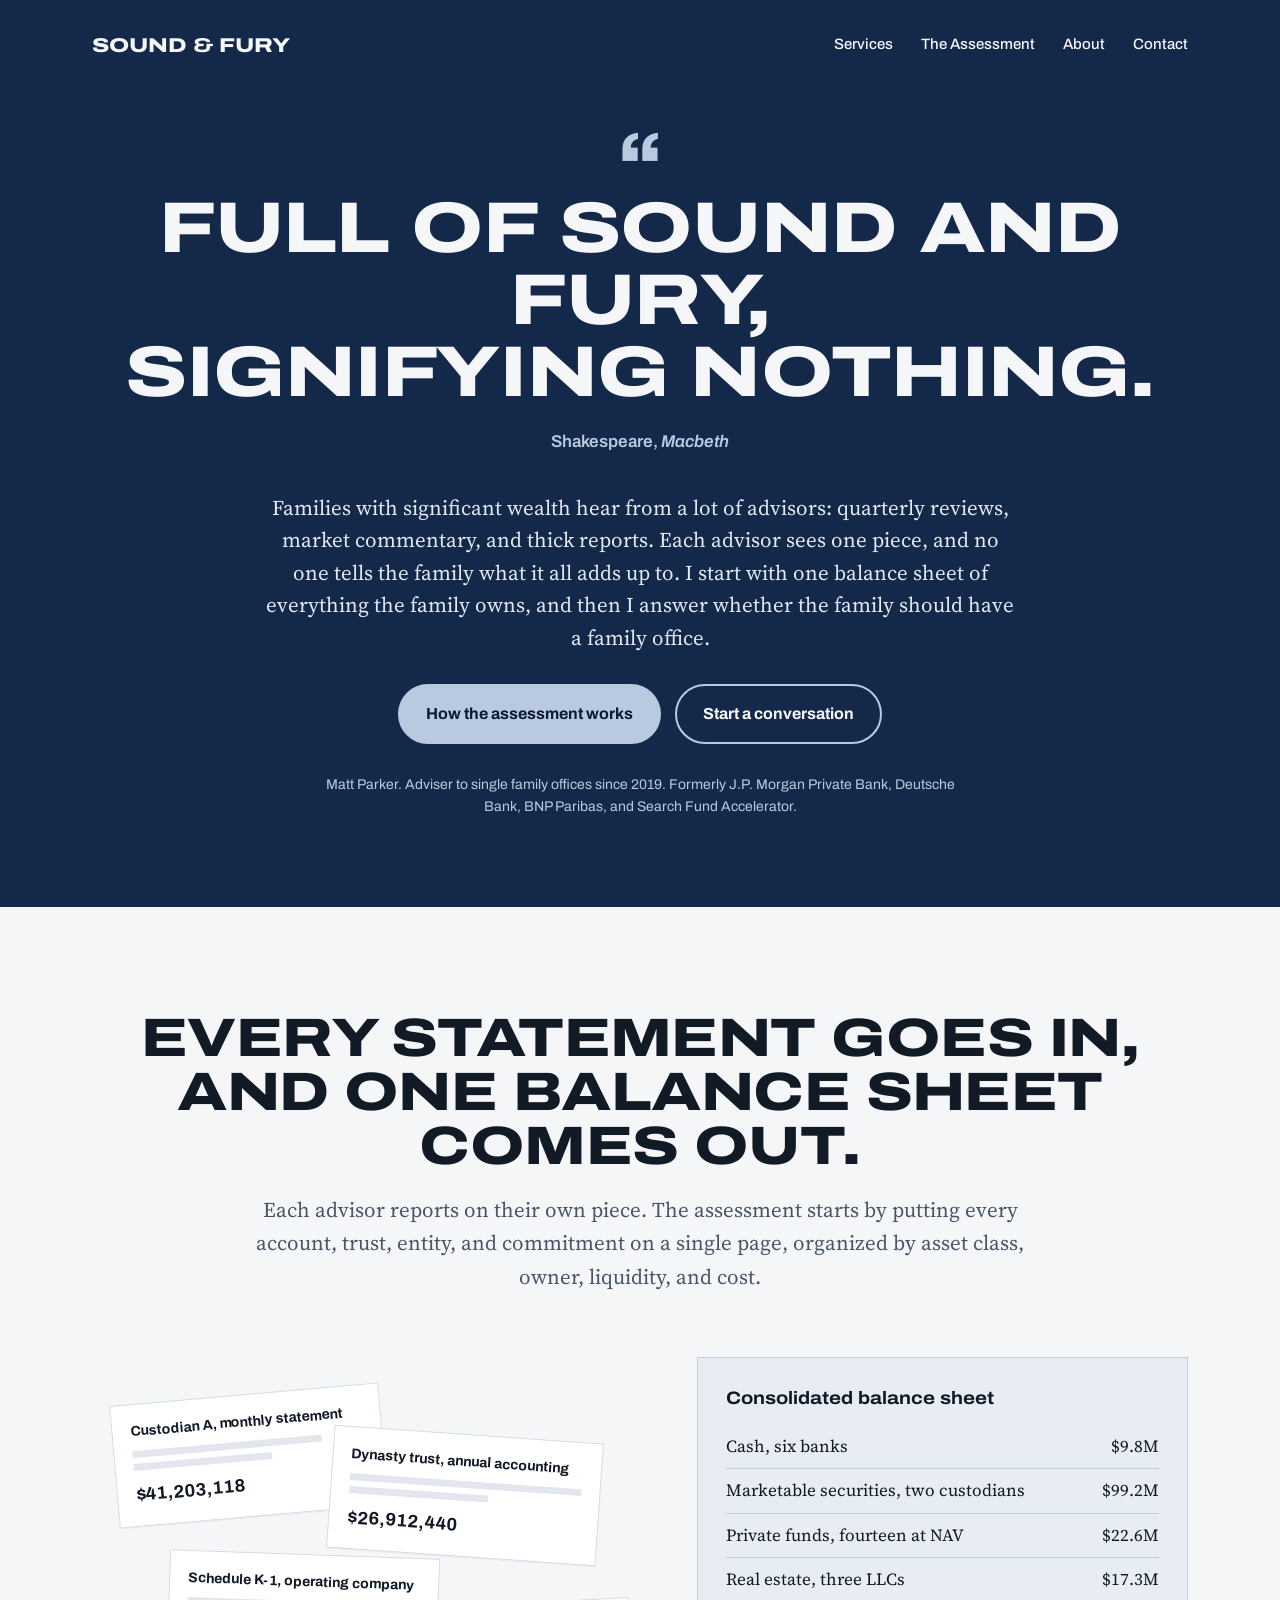
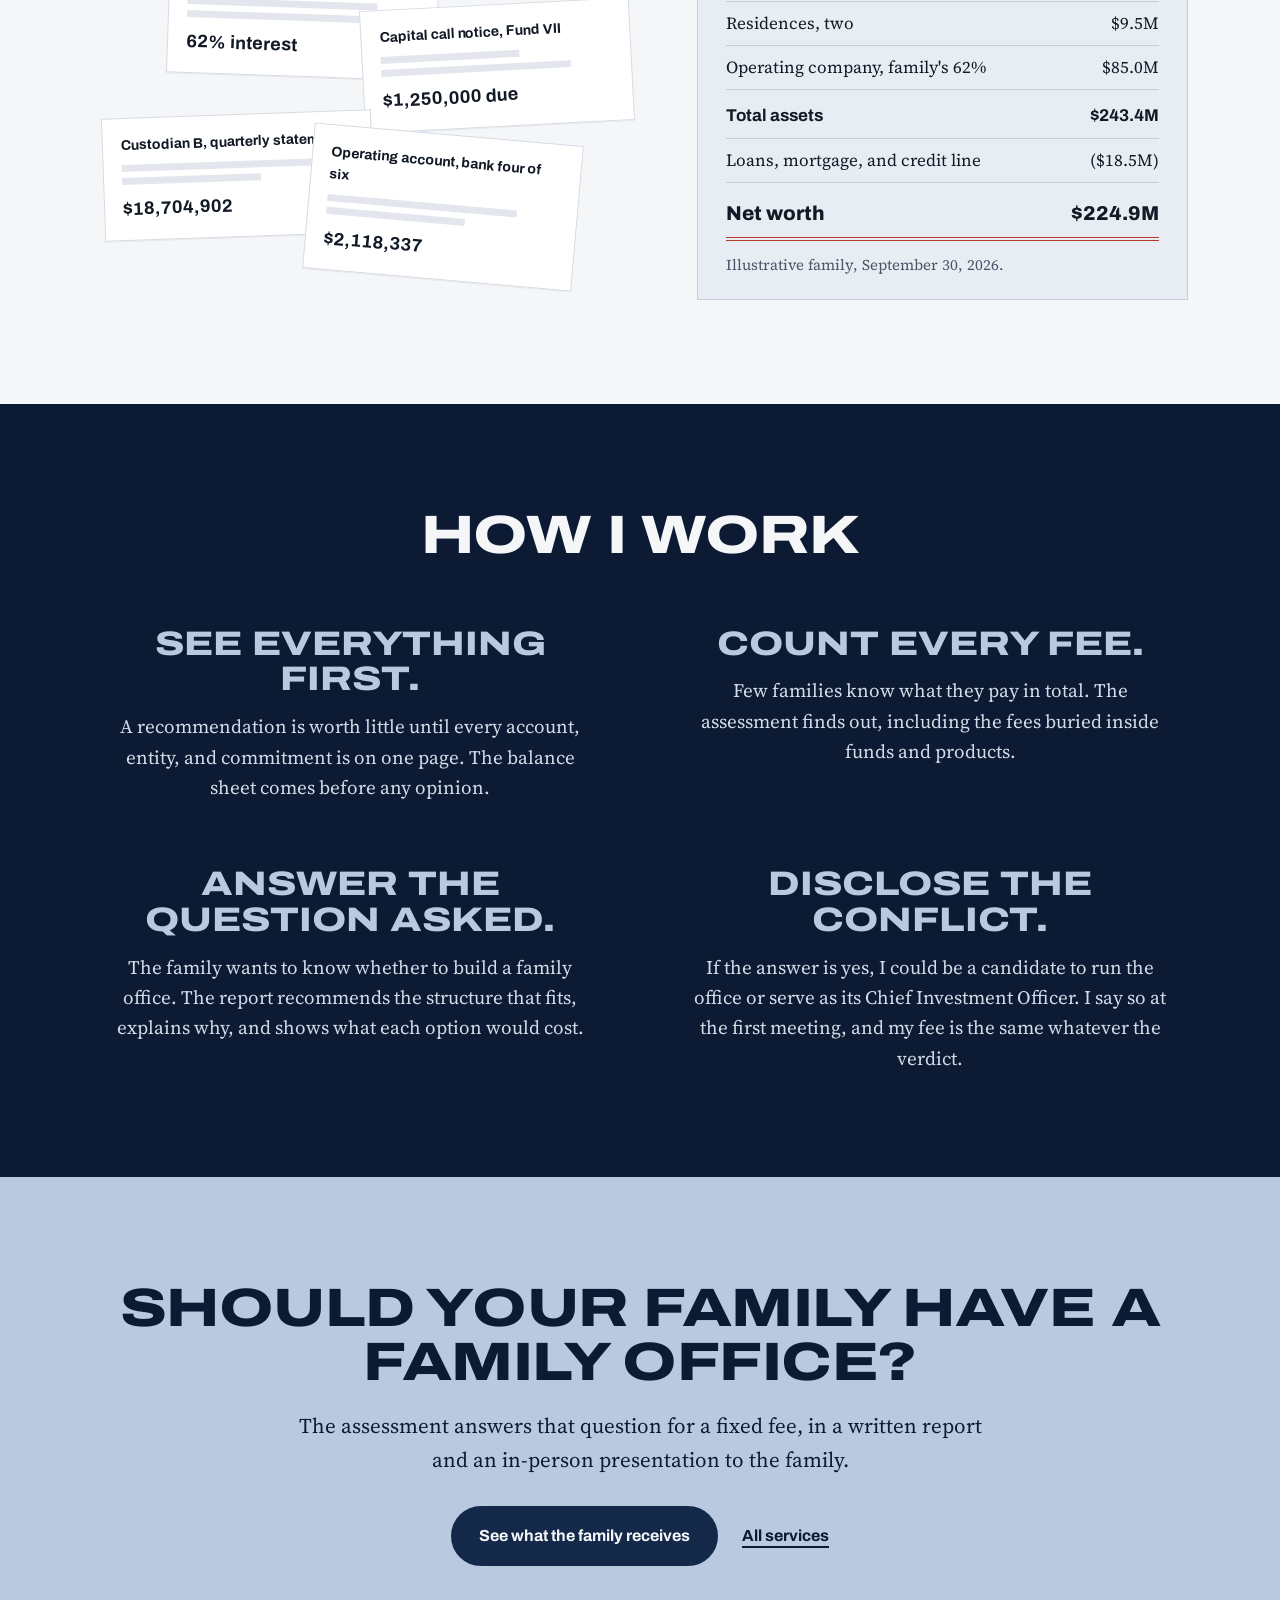
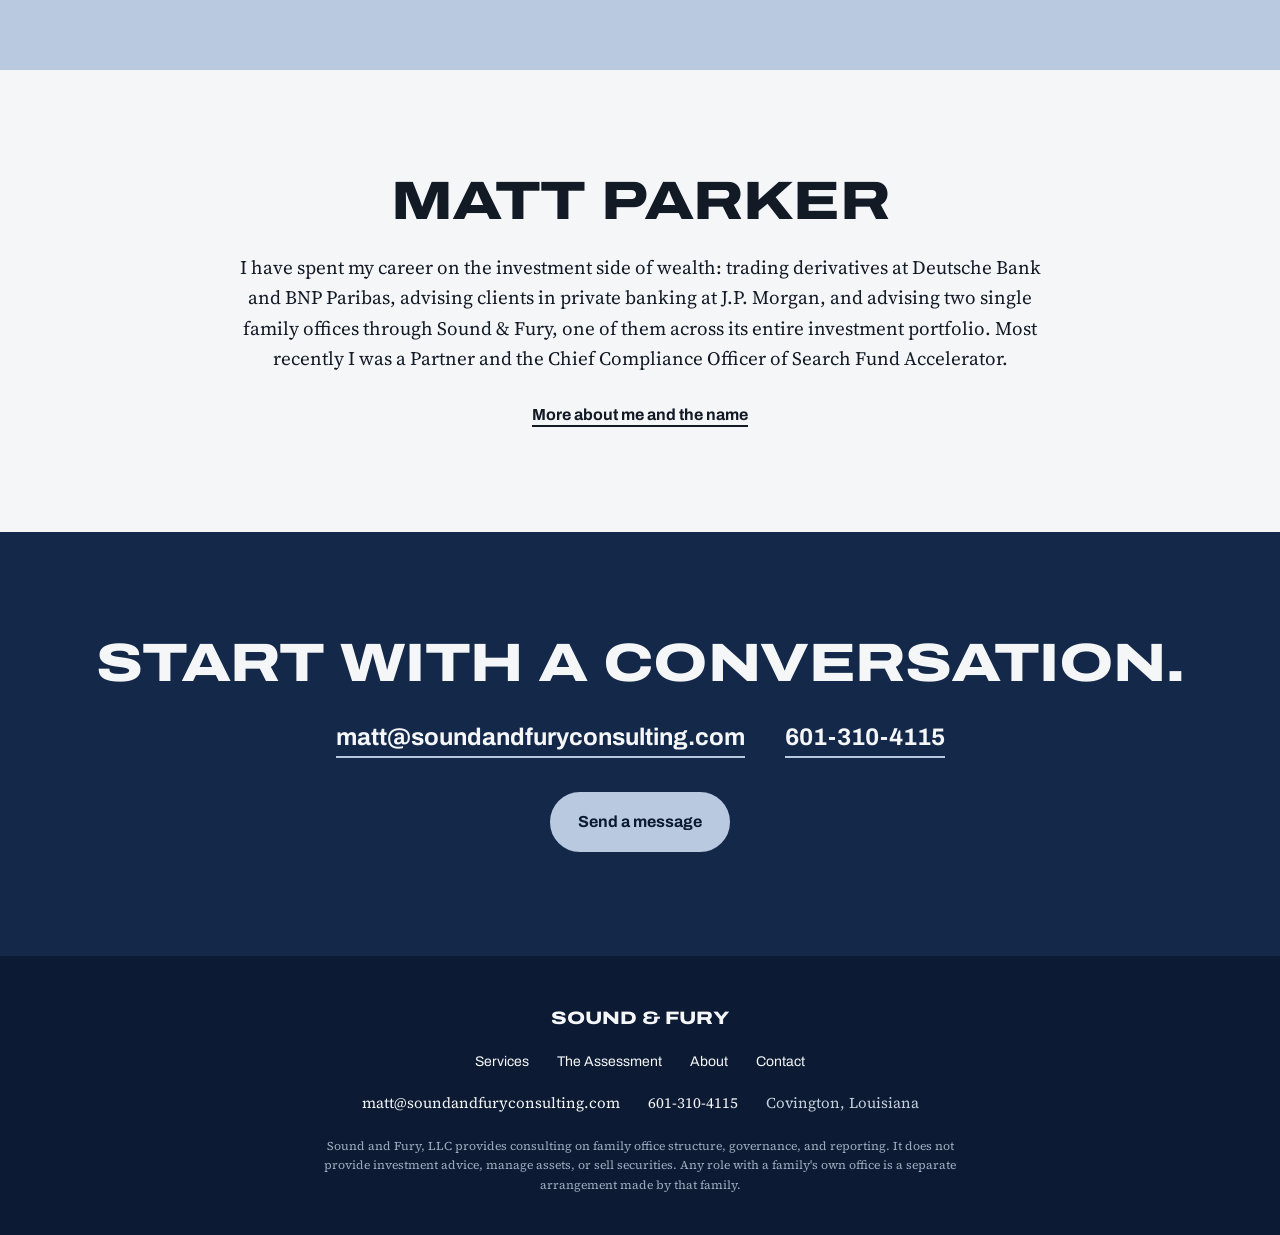
==== index.html @ dde70859 "Navy redesign, shared stylesheet, researched example, contact form Rebuild the illustrative family o" ====
<!doctype html>
<html lang="en">
<head>
<meta charset="utf-8">
<meta name="viewport" content="width=device-width, initial-scale=1">
<title>Sound &amp; Fury Consulting</title>
<meta name="description" content="Sound &amp; Fury Consulting builds one balance sheet of everything a family owns, then tells the family whether it needs a family office.">
<link rel="preconnect" href="https://fonts.googleapis.com">
<link rel="preconnect" href="https://fonts.gstatic.com" crossorigin>
<link href="https://fonts.googleapis.com/css2?family=Archivo:wdth,wght@62..125,400..900&family=Source+Serif+4:opsz,wght@8..60,400;8..60,600&display=swap" rel="stylesheet">
<link rel="stylesheet" href="styles.css">
</head>
<body>

<div class="on-dark">
  <header class="site-header">
    <div class="wrap">
      <a class="wordmark" href="index.html">Sound &amp; Fury</a>
      <nav class="site-nav" aria-label="Main">
        <a href="services.html">Services</a>
        <a href="assessment.html">The Assessment</a>
        <a href="about.html">About</a>
        <a href="contact.html">Contact</a>
      </nav>
    </div>
  </header>

  <div class="hero">
    <div class="wrap">
      <h1 class="display quote"><span>Full of sound and fury,</span> <span>signifying nothing.</span></h1>
      <p class="attrib">Shakespeare, <i>Macbeth</i></p>
      <p class="pitch">Families with significant wealth hear from a lot of advisors: quarterly reviews, market commentary, and thick reports. Each advisor sees one piece, and no one tells the family what it all adds up to. I start with one balance sheet of everything the family owns, and then I answer whether the family should have a family office.</p>
      <div class="buttons">
        <a class="cta" href="assessment.html">How the assessment works</a>
        <a class="cta ghost" href="contact.html">Start a conversation</a>
      </div>
      <p class="creds">Matt Parker. Adviser to single family offices since 2019. Formerly J.P. Morgan Private Bank, Deutsche Bank, BNP Paribas, and Search Fund Accelerator.</p>
    </div>
  </div>
</div>

<main>
  <section>
    <div class="wrap">
      <h2 class="display">Every statement goes in, and one balance sheet comes out.</h2>
      <p class="lede">Each advisor reports on their own piece. The assessment starts by putting every account, trust, entity, and commitment on a single page, organized by asset class, owner, liquidity, and cost.</p>
      <div class="pile-grid">
        <div class="pile" aria-hidden="true">
          <div class="stmt"><strong>Custodian A, monthly statement</strong><div class="bar m"></div><div class="bar s"></div><div class="amt">$41,203,118</div></div>
          <div class="stmt"><strong>Dynasty trust, annual accounting</strong><div class="bar"></div><div class="bar s"></div><div class="amt">$26,912,440</div></div>
          <div class="stmt"><strong>Schedule K-1, operating company</strong><div class="bar m"></div><div class="bar"></div><div class="amt">62% interest</div></div>
          <div class="stmt"><strong>Capital call notice, Fund VII</strong><div class="bar s"></div><div class="bar m"></div><div class="amt">$1,250,000 due</div></div>
          <div class="stmt"><strong>Custodian B, quarterly statement</strong><div class="bar"></div><div class="bar s"></div><div class="amt">$18,704,902</div></div>
          <div class="stmt"><strong>Operating account, bank four of six</strong><div class="bar m"></div><div class="bar s"></div><div class="amt">$2,118,337</div></div>
        </div>
        <div class="ledger" role="figure" aria-label="Illustrative consolidated balance sheet">
          <p class="ledger-title">Consolidated balance sheet</p>
          <table>
            <tbody>
              <tr><td>Cash, six banks</td><td class="amt">$9.8M</td></tr>
              <tr><td>Marketable securities, two custodians</td><td class="amt">$99.2M</td></tr>
              <tr><td>Private funds, fourteen at NAV</td><td class="amt">$22.6M</td></tr>
              <tr><td>Real estate, three LLCs</td><td class="amt">$17.3M</td></tr>
              <tr><td>Residences, two</td><td class="amt">$9.5M</td></tr>
              <tr><td>Operating company, family's 62%</td><td class="amt">$85.0M</td></tr>
              <tr class="sub"><td>Total assets</td><td class="amt">$243.4M</td></tr>
              <tr><td>Loans, mortgage, and credit line</td><td class="amt">($18.5M)</td></tr>
              <tr class="total"><td>Net worth</td><td class="amt">$224.9M</td></tr>
            </tbody>
          </table>
          <p class="note">Illustrative family, September 30, 2026.</p>
        </div>
      </div>
    </div>
  </section>

  <section class="principles">
    <div class="wrap">
      <h2 class="display">How I work</h2>
      <div class="grid">
        <div>
          <h3>See everything first.</h3>
          <p>A recommendation is worth little until every account, entity, and commitment is on one page. The balance sheet comes before any opinion.</p>
        </div>
        <div>
          <h3>Count every fee.</h3>
          <p>Few families know what they pay in total. The assessment finds out, including the fees buried inside funds and products.</p>
        </div>
        <div>
          <h3>Answer the question asked.</h3>
          <p>The family wants to know whether to build a family office. The report recommends the structure that fits, explains why, and shows what each option would cost.</p>
        </div>
        <div>
          <h3>Disclose the conflict.</h3>
          <p>If the answer is yes, I could be a candidate to run the office or serve as its Chief Investment Officer. I say so at the first meeting, and my fee is the same whatever the verdict.</p>
        </div>
      </div>
    </div>
  </section>

  <section class="question">
    <div class="wrap inner">
      <h2 class="display">Should your family have a family office?</h2>
      <div>
        <p>The assessment answers that question for a fixed fee, in a written report and an in-person presentation to the family.</p>
        <a class="cta dark" href="assessment.html">See what the family receives</a> &nbsp; <a class="textlink" href="services.html" style="margin-left:12px">All services</a>
      </div>
    </div>
  </section>

  <section>
    <div class="wrap teaser">
      <h2 class="display">Matt Parker</h2>
      <div>
        <p>I have spent my career on the investment side of wealth: trading derivatives at Deutsche Bank and BNP Paribas, advising clients in private banking at J.P. Morgan, and advising two single family offices through Sound &amp; Fury, one of them across its entire investment portfolio. Most recently I was a Partner and the Chief Compliance Officer of Search Fund Accelerator.</p>
        <a class="textlink" href="about.html">More about me and the name</a>
      </div>
    </div>
  </section>

  <section class="contact-band">
    <div class="wrap">
      <h2 class="display">Start with a conversation.</h2>
      <div class="lines">
        <a href="mailto:matt@soundandfuryconsulting.com">matt@soundandfuryconsulting.com</a>
        <a href="tel:+16013104115">601-310-4115</a>
      </div>
      <a class="cta" href="contact.html">Send a message</a>
    </div>
  </section>
</main>

<footer class="site-footer">
  <div class="wrap">
    <a class="f-mark" href="index.html">Sound &amp; Fury</a>
    <nav class="f-nav" aria-label="Footer">
      <a href="services.html">Services</a>
      <a href="assessment.html">The Assessment</a>
      <a href="about.html">About</a>
      <a href="contact.html">Contact</a>
    </nav>
    <div class="f-contact">
      <a href="mailto:matt@soundandfuryconsulting.com">matt@soundandfuryconsulting.com</a>
      <a href="tel:+16013104115">601-310-4115</a>
      <span>Covington, Louisiana</span>
    </div>
    <!-- AFTER REGISTRATION: replace the legal paragraph below with:
    <p class="legal">Sound and Fury, LLC is an investment adviser registered with the State of Louisiana. Registration does not imply a certain level of skill or training. Form ADV Part 2A is available on request.</p>
    -->
    <p class="legal">Sound and Fury, LLC provides consulting on family office structure, governance, and reporting. It does not provide investment advice, manage assets, or sell securities. Any role with a family's own office is a separate arrangement made by that family.</p>
  </div>
</footer>
</body>
</html>
---- styles.css ----
:root {
  --paper: #F5F6F8;
  --ink: #121A26;
  --ink-soft: #4A5466;
  --navy: #14294A;
  --navy-deep: #0C1B33;
  --sky: #B9C9E0;
  --sky-light: #D6E1EF;
  --ledger: #E8EDF4;
  --rule: #C3CEDD;
  --red: #B23A2B;
  --display: "Archivo", "Arial Black", "Helvetica Neue", Arial, sans-serif;
  --body: "Source Serif 4", Georgia, "Times New Roman", serif;
}

* { box-sizing: border-box; }
html { -webkit-text-size-adjust: 100%; scroll-behavior: smooth; }
body { margin: 0; background: var(--paper); color: var(--ink); font-family: var(--body); font-size: 19px; line-height: 1.6; }
a { color: inherit; }
a:focus-visible, button:focus-visible, input:focus-visible, textarea:focus-visible { outline: 3px solid var(--red); outline-offset: 3px; }
.wrap { max-width: 1160px; margin: 0 auto; padding: 0 32px; }

/* Header */
.on-dark { background: var(--navy); color: var(--paper); }
.site-header .wrap { display: flex; justify-content: space-between; align-items: center; gap: 24px; padding-top: 26px; padding-bottom: 26px; }
.wordmark { font-family: var(--display); font-weight: 800; font-stretch: 125%; font-size: 20px; text-decoration: none; text-transform: uppercase; }
.site-nav { display: flex; gap: 28px; flex-wrap: wrap; }
.site-nav a { font-family: var(--display); font-weight: 500; font-size: 15px; text-decoration: none; padding: 6px 0; border-bottom: 2px solid transparent; }
.site-nav a:hover, .site-nav a[aria-current="page"] { border-bottom-color: currentColor; }

/* Type */
.display { font-family: var(--display); font-weight: 800; font-stretch: 125%; text-transform: uppercase; line-height: 1; letter-spacing: -0.01em; margin: 0; overflow-wrap: break-word; }
h2.display { font-size: clamp(30px, 4.4vw, 54px); text-align: center; }
h3 { font-family: var(--display); font-weight: 700; font-stretch: 112%; font-size: 21px; line-height: 1.2; margin: 0 0 10px; }
.lede { font-size: 21px; max-width: 38em; color: var(--ink-soft); margin: 20px auto 0; text-align: center; }
section { padding: 104px 0; }
.textlink { font-family: var(--display); font-weight: 700; font-size: 16px; text-decoration: none; border-bottom: 2px solid currentColor; padding-bottom: 2px; }

/* Buttons */
.cta { display: inline-block; font-family: var(--display); font-weight: 700; font-size: 16px; text-decoration: none; padding: 15px 26px; border-radius: 999px; border: 2px solid var(--sky); background: var(--sky); color: var(--navy-deep); white-space: nowrap; cursor: pointer; }
.cta:hover { background: var(--sky-light); border-color: var(--sky-light); }
.cta.ghost { background: transparent; color: var(--paper); border-color: var(--sky); }
.cta.ghost:hover { background: rgba(185, 201, 224, 0.15); }
.cta.dark { background: var(--navy); border-color: var(--navy); color: var(--paper); }
.cta.dark:hover { background: var(--navy-deep); border-color: var(--navy-deep); }
.buttons { display: flex; gap: 14px; justify-content: center; flex-wrap: wrap; }

/* Hero */
.hero { padding: 48px 0 88px; text-align: center; }
.hero h1.quote { font-size: clamp(36px, 5.6vw, 76px); }
.hero h1.quote span { display: block; }
.hero h1.quote::before { content: "\201C"; display: block; font-size: 1.1em; line-height: 0.6; color: var(--sky); margin-bottom: 8px; }
.hero .attrib { font-family: var(--display); font-weight: 600; font-size: 17px; color: var(--sky); margin: 20px 0 0; }
.hero p.pitch { font-size: 21px; line-height: 1.55; max-width: 36em; margin: 36px auto 30px; color: #E3E9F2; }
.hero .creds { font-family: var(--display); font-size: 14px; color: var(--sky); margin: 30px auto 0; max-width: 46em; }
@media (prefers-reduced-motion: no-preference) {
  .hero h1.quote span { animation: rise 0.9s cubic-bezier(.2,.7,.2,1) both; }
  .hero h1.quote span:nth-child(2) { animation-delay: 0.1s; }
  @keyframes rise { from { opacity: 0; transform: translateY(32px); } to { opacity: 1; transform: none; } }
}

/* Interior page head */
.page-head { padding: 32px 0 84px; text-align: center; }
.page-head h1 { font-size: clamp(34px, 6vw, 80px); }
.page-head p { font-size: 21px; max-width: 36em; margin: 28px auto 0; color: #E3E9F2; }

/* Statements to ledger */
.pile-grid { display: grid; grid-template-columns: 1.1fr 1fr; gap: 64px; align-items: center; margin-top: 64px; }
.pile { position: relative; height: 470px; }
.stmt { position: absolute; width: 270px; background: #fff; border: 1px solid #D5DBE4; padding: 16px 18px; box-shadow: 0 1px 0 rgba(18,26,38,.06); font-family: var(--display); font-stretch: 75%; font-size: 13px; color: var(--ink-soft); }
.stmt strong { display: block; font-stretch: 100%; font-size: 14px; color: var(--ink); margin-bottom: 8px; }
.stmt .bar { height: 7px; background: #E3E7ED; margin: 6px 0; }
.stmt .bar.s { width: 60%; }
.stmt .bar.m { width: 82%; }
.stmt .amt { font-stretch: 100%; font-weight: 700; font-size: 18px; color: var(--ink); margin-top: 10px; font-variant-numeric: tabular-nums; }
.stmt:nth-child(1) { top: 0; left: 4%; transform: rotate(-5deg); }
.stmt:nth-child(2) { top: 40px; left: 44%; transform: rotate(4deg); }
.stmt:nth-child(3) { top: 160px; left: 14%; transform: rotate(2deg); }
.stmt:nth-child(4) { top: 210px; left: 50%; transform: rotate(-3deg); }
.stmt:nth-child(5) { top: 320px; left: 2%; transform: rotate(-2deg); }
.stmt:nth-child(6) { top: 340px; left: 40%; transform: rotate(5deg); }

/* Ledger panels */
.ledger { background: var(--ledger); border: 1px solid var(--rule); padding: 26px 28px 22px; text-align: left; }
.ledger-title { font-family: var(--display); font-weight: 700; font-stretch: 112%; font-size: 18px; margin: 0 0 12px; }
.ledger table { width: 100%; border-collapse: collapse; font-size: 17px; }
.ledger td { padding: 8px 0; border-bottom: 1px solid var(--rule); vertical-align: top; }
.ledger td.amt { text-align: right; font-variant-numeric: tabular-nums lining-nums; white-space: nowrap; padding-left: 16px; }
.ledger .own { display: block; font-size: 13px; color: var(--ink-soft); margin-top: 2px; }
.ledger tr.sub td { font-family: var(--display); font-weight: 700; padding-top: 12px; }
.ledger tr.total td { font-family: var(--display); font-weight: 800; font-size: 20px; padding-top: 14px; border-bottom: 4px double var(--red); }
.ledger .note { font-size: 15px; color: var(--ink-soft); margin: 12px 0 0; }
.ledger .note + .note { margin-top: 8px; }

/* Principles */
.principles { background: var(--navy-deep); color: var(--paper); }
.principles .grid { display: grid; grid-template-columns: repeat(2, minmax(0, 1fr)); gap: 64px; margin-top: 64px; text-align: center; }
.principles h3 { font-weight: 800; font-stretch: 125%; text-transform: uppercase; font-size: clamp(24px, 2.8vw, 34px); line-height: 1.05; color: var(--sky); margin-bottom: 14px; }
.principles p { margin: 0 auto; color: #D3DBE8; max-width: 26em; }

/* Question band */
.question { background: var(--sky); color: var(--navy-deep); text-align: center; }
.question p { margin: 20px auto 30px; font-size: 21px; max-width: 34em; }

/* Bio teaser */
.teaser { text-align: center; max-width: 46em; margin: 0 auto; }
.teaser p { margin: 24px 0; }

/* Two-column blocks */
.two { display: grid; grid-template-columns: repeat(2, minmax(0, 1fr)); gap: 56px 64px; }
.two h2.display { text-align: left; font-size: clamp(28px, 3.4vw, 44px); margin-bottom: 22px; }
.deliver { margin-top: 56px; }
.deliver p { margin: 0; }
ul.plain { margin: 0 0 16px; padding-left: 20px; }
ul.plain li { margin-bottom: 6px; }

/* Steps */
.steps { list-style: none; margin: 56px 0 0; padding: 0; display: grid; grid-template-columns: repeat(4, minmax(0, 1fr)); gap: 36px; counter-reset: s; }
.steps li { counter-increment: s; border-top: 3px solid var(--navy); padding-top: 18px; }
.steps li::before { content: counter(s); display: block; font-family: var(--display); font-weight: 800; font-stretch: 125%; font-size: 42px; line-height: 1; margin-bottom: 14px; color: var(--navy); }
.steps p { margin: 0; font-size: 17px; }
.confid { margin: 48px auto 0; padding: 18px 22px; border-left: 4px solid var(--navy); background: var(--ledger); font-size: 17px; max-width: 46em; }

/* Fee */
.fee-num { font-family: var(--display); font-weight: 800; font-stretch: 125%; font-size: clamp(30px, 4vw, 48px); line-height: 1; margin: 0 0 18px; color: var(--navy); }
.question .two { text-align: left; }

/* Exhibits */
.exhibits { background: #E9EDF3; }
.ex-grid { display: grid; grid-template-columns: repeat(2, minmax(0, 1fr)); gap: 32px; margin-bottom: 32px; align-items: start; }
.ledger.cost .big-num { font-family: var(--display); font-weight: 800; font-stretch: 125%; font-size: clamp(32px, 3.6vw, 44px); line-height: 1; margin: 4px 0 8px; color: var(--red); }
.ledger.cost .sub-head { font-size: 15px; color: var(--ink-soft); margin: 0 0 14px; }
.verdict { margin: 56px 0 32px; background: #fff; border: 2px solid var(--navy); }
.verdict .rec { font-family: var(--display); font-weight: 800; font-stretch: 112%; font-size: clamp(22px, 2.6vw, 30px); line-height: 1.15; color: var(--navy); margin: 0 0 24px; }
.verdict h4 { font-family: var(--display); font-weight: 700; font-size: 16px; margin: 0 0 10px; }
.verdict ul { margin: 0; padding-left: 20px; }
.verdict li { margin-bottom: 8px; font-size: 17px; }
.v-grid { display: grid; grid-template-columns: minmax(0, 0.9fr) minmax(0, 1.3fr); gap: 40px; margin-bottom: 24px; }
.verdict table { font-size: 15px; min-width: 520px; }
.verdict th { font-family: var(--display); font-weight: 700; font-size: 13px; text-align: right; padding: 0 0 6px 12px; border-bottom: 1px solid var(--rule); vertical-align: bottom; }
.verdict th:first-child { text-align: left; padding-left: 0; }
.verdict td { padding: 8px 0 8px 12px; }
.verdict td:first-child { padding-left: 0; }
.verdict td.amt { padding-left: 12px; }
.verdict tr.pick td { font-weight: 700; background: var(--ledger); }
.verdict tr.now td { color: var(--ink-soft); }
.actions { margin: 0 0 8px; padding-left: 22px; }
.actions li { margin-bottom: 8px; font-size: 17px; }
.cal-box { margin-bottom: 32px; }
.scroll { overflow-x: auto; }
table.cal { width: 100%; min-width: 720px; border-collapse: collapse; font-size: 15px; font-variant-numeric: tabular-nums; }
table.cal th, table.cal td { padding: 8px 9px; border-bottom: 1px solid var(--rule); text-align: right; white-space: nowrap; }
table.cal thead th { font-family: var(--display); font-weight: 700; font-size: 13px; }
table.cal tbody th { text-align: left; font-weight: 400; padding-left: 0; position: sticky; left: 0; background: var(--ledger); }
table.cal tr.net th, table.cal tr.net td { font-family: var(--display); font-weight: 700; }
table.cal .hit { background: #F3DCD8; }
table.cal td.short { background: var(--red); color: #fff; }
table.cal tr.res td, table.cal tr.res th { color: var(--ink-soft); font-size: 14px; }
.checks { list-style: none; margin: 0; padding: 0; }
.checks li { display: grid; grid-template-columns: 96px minmax(0, 1fr); gap: 16px; align-items: baseline; padding: 10px 0; border-bottom: 1px solid var(--rule); }
.st { font-family: var(--display); font-weight: 700; font-size: 13px; text-align: center; padding: 3px 0; border-radius: 999px; }
.st.gap { background: var(--red); color: #fff; }
.st.ok { background: var(--navy); color: var(--paper); }
.sources { font-size: 14px; color: var(--ink-soft); margin: 20px 0 0; }

/* Services */
.services { list-style: none; margin: 0; padding: 0; display: grid; grid-template-columns: repeat(2, minmax(0, 1fr)); gap: 0 64px; }
.svc { border-top: 3px solid var(--ink); padding: 28px 0 56px; }
.svc h2 { font-family: var(--display); font-weight: 800; font-stretch: 125%; text-transform: uppercase; font-size: clamp(22px, 2.4vw, 30px); line-height: 1.05; margin: 0 0 16px; }
.svc p { margin: 0 0 20px; max-width: 30em; }
.svc.lead { grid-column: 1 / -1; background: var(--navy); color: var(--paper); border-top: 0; padding: 44px; margin-bottom: 56px; text-align: center; }
.svc.lead h2 { font-size: clamp(28px, 4vw, 50px); }
.svc.lead p { color: #E3E9F2; max-width: 38em; margin: 0 auto 22px; font-size: 21px; }
.svc.lead .textlink { color: var(--sky); }
.svc-tag { display: inline-block; font-family: var(--display); font-weight: 700; font-size: 14px; background: var(--sky); color: var(--navy-deep); padding: 4px 12px; border-radius: 999px; margin-bottom: 18px; }

/* About */
.prose p { margin: 0 0 22px; }
blockquote.macbeth { margin: 0; font-family: var(--display); font-weight: 800; font-stretch: 125%; text-transform: uppercase; font-size: clamp(26px, 3.6vw, 44px); line-height: 1.05; color: var(--paper); }
blockquote.macbeth cite { display: block; margin-top: 18px; font-family: var(--body); font-style: italic; font-weight: 400; text-transform: none; font-size: 18px; color: var(--sky); }
.principles .two { text-align: left; }
.facts { list-style: none; margin: 0; padding: 0; border-top: 1px solid #CBD3DF; }
.facts li { display: grid; grid-template-columns: 160px minmax(0, 1fr); gap: 24px; padding: 18px 0; border-bottom: 1px solid #CBD3DF; text-align: left; }
.facts li span:first-child { font-family: var(--display); font-weight: 700; font-size: 15px; color: var(--ink-soft); padding-top: 3px; }

/* Contact band */
.contact-band { background: var(--navy); color: var(--paper); text-align: center; }
.contact-band .lines { display: flex; justify-content: center; gap: 12px 40px; flex-wrap: wrap; margin: 28px 0 34px; font-family: var(--display); font-weight: 700; font-size: clamp(18px, 2.2vw, 24px); }
.contact-band .lines a { text-decoration: none; border-bottom: 2px solid var(--sky); }

/* Contact form */
.contact-grid { display: grid; grid-template-columns: minmax(0, 1.3fr) minmax(0, 1fr); gap: 64px; align-items: start; }
.form { display: grid; gap: 18px; }
.form label { display: grid; gap: 6px; font-family: var(--display); font-weight: 600; font-size: 15px; }
.form input, .form textarea { font: inherit; font-family: var(--body); font-size: 17px; padding: 12px 14px; border: 1px solid #B5C0D0; border-radius: 4px; background: #fff; color: var(--ink); }
.form textarea { min-height: 150px; resize: vertical; }
.form .hint { font-family: var(--body); font-weight: 400; font-size: 14px; color: var(--ink-soft); }
.form .hp { position: absolute; left: -9999px; }
.form button { justify-self: start; }
.sent { background: var(--ledger); border-left: 4px solid var(--navy); padding: 16px 20px; margin-bottom: 24px; display: none; }
.sent:target, .sent.show { display: block; }

/* Footer */
.site-footer { background: var(--navy-deep); color: #C5CFDD; text-align: center; padding: 48px 0 40px; font-size: 15px; }
.site-footer .f-mark { font-family: var(--display); font-weight: 800; font-stretch: 125%; font-size: 18px; text-transform: uppercase; color: var(--paper); text-decoration: none; }
.site-footer .f-nav { display: flex; justify-content: center; gap: 10px 28px; flex-wrap: wrap; margin: 18px 0; font-family: var(--display); font-size: 14px; }
.site-footer .f-nav a, .site-footer .f-contact a { color: var(--paper); text-decoration: none; }
.site-footer .f-nav a:hover, .site-footer .f-contact a:hover { text-decoration: underline; }
.site-footer .f-contact { display: flex; justify-content: center; gap: 8px 28px; flex-wrap: wrap; margin-bottom: 22px; }
.site-footer .legal { font-size: 12px; line-height: 1.6; max-width: 56em; margin: 0 auto; color: #9DAAC0; }

/* Responsive */
@media (max-width: 960px) {
  .pile-grid, .contact-grid { grid-template-columns: 1fr; gap: 48px; }
  .v-grid, .ex-grid { grid-template-columns: 1fr; gap: 24px; }
  .steps { grid-template-columns: repeat(2, minmax(0, 1fr)); }
}
@media (max-width: 640px) {
  body { font-size: 17px; }
  .wrap { padding: 0 16px; }
  section { padding: 68px 0; }
  .site-header .wrap { flex-direction: column; gap: 10px; padding-top: 18px; padding-bottom: 18px; }
  .site-nav { gap: 18px; justify-content: center; }
  .hero { padding: 24px 0 60px; }
  .hero p.pitch, .lede, .page-head p { font-size: 18px; }
  .page-head h1 { font-size: clamp(28px, 8.6vw, 38px); }
  .principles .grid, .two, .services { grid-template-columns: 1fr; gap: 40px; }
  .steps { grid-template-columns: 1fr; }
  .pile { height: 360px; }
  .stmt { width: 210px; padding: 12px 14px; }
  .stmt:nth-child(1) { top: 0; left: 0; }
  .stmt:nth-child(2) { top: 70px; left: auto; right: 0; }
  .stmt:nth-child(3) { top: 165px; left: 2%; }
  .stmt:nth-child(4) { top: 235px; left: auto; right: 2%; }
  .stmt:nth-child(5), .stmt:nth-child(6) { display: none; }
  .ledger { padding: 20px 16px 16px; }
  .ledger table { font-size: 15px; }
  .svc.lead { padding: 28px 20px 32px; }
  .facts li { grid-template-columns: 1fr; gap: 4px; }
  .checks li { grid-template-columns: 84px minmax(0, 1fr); gap: 12px; }
}
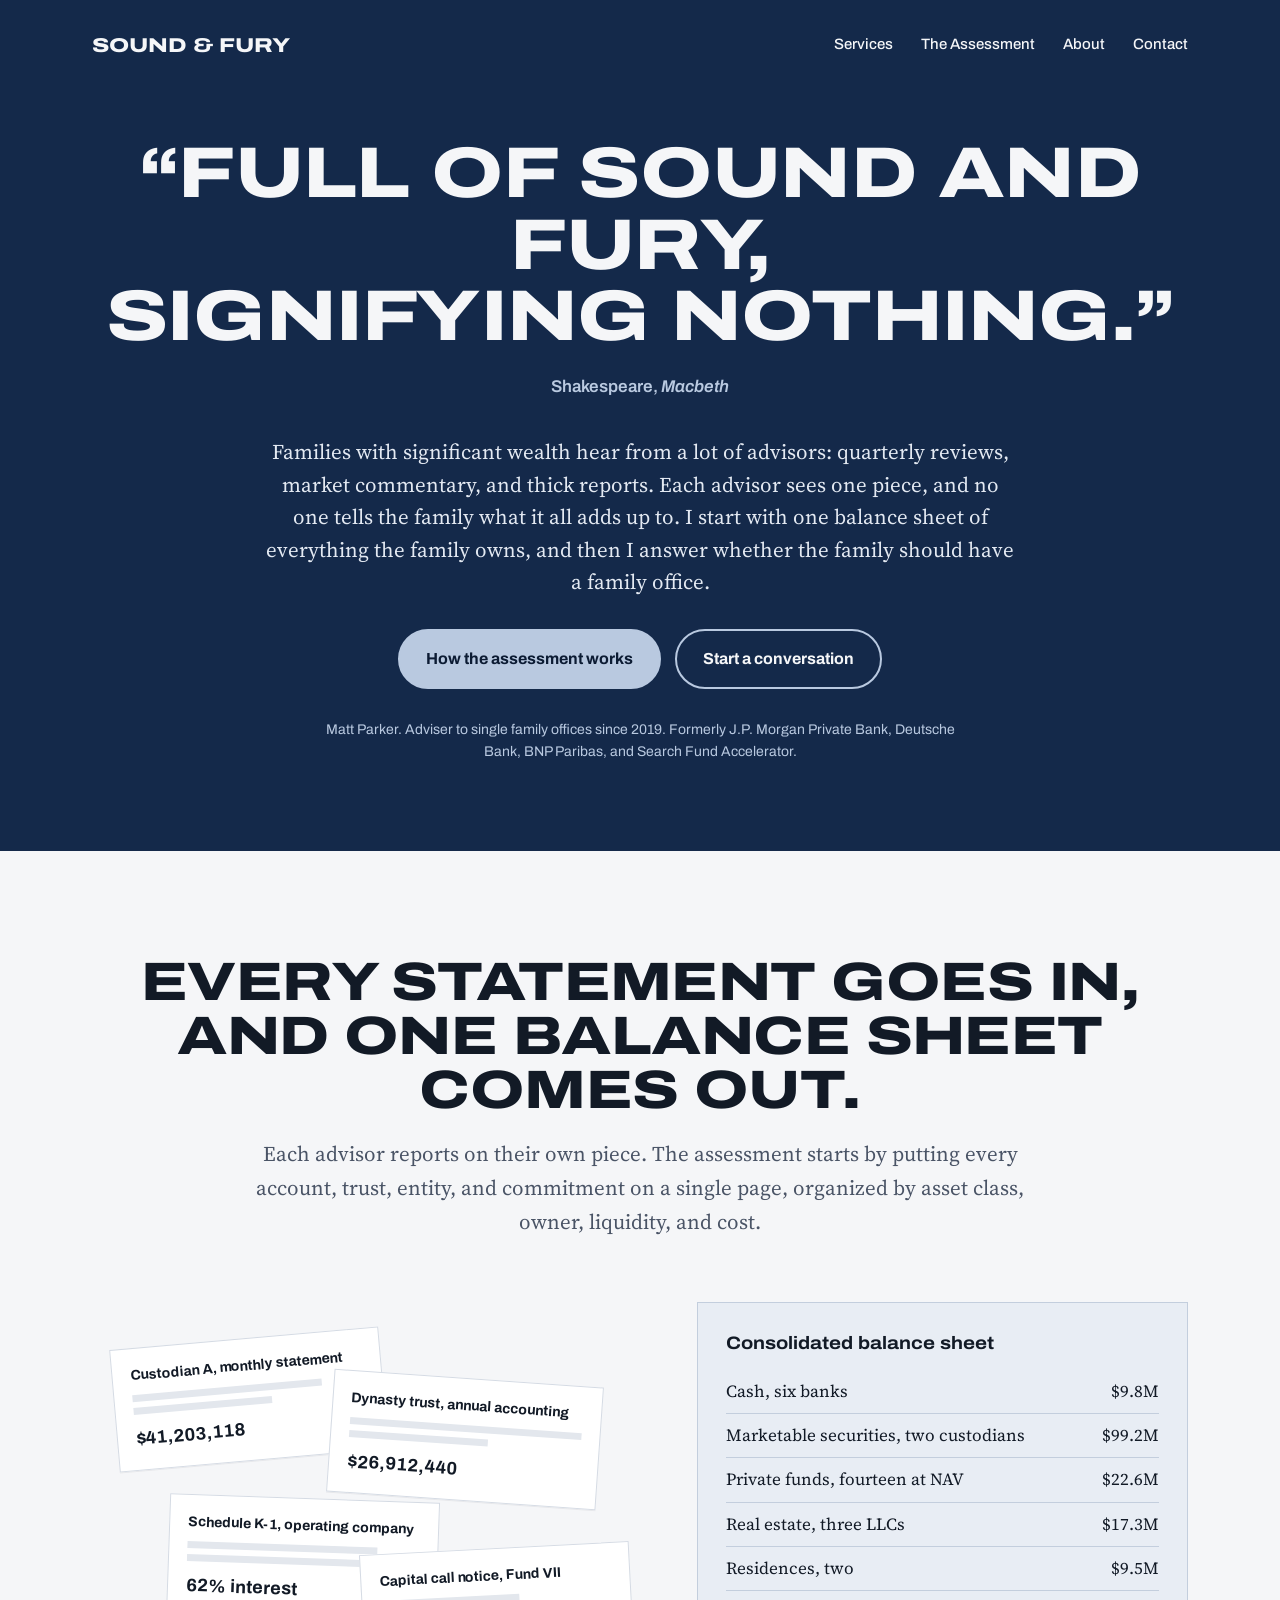
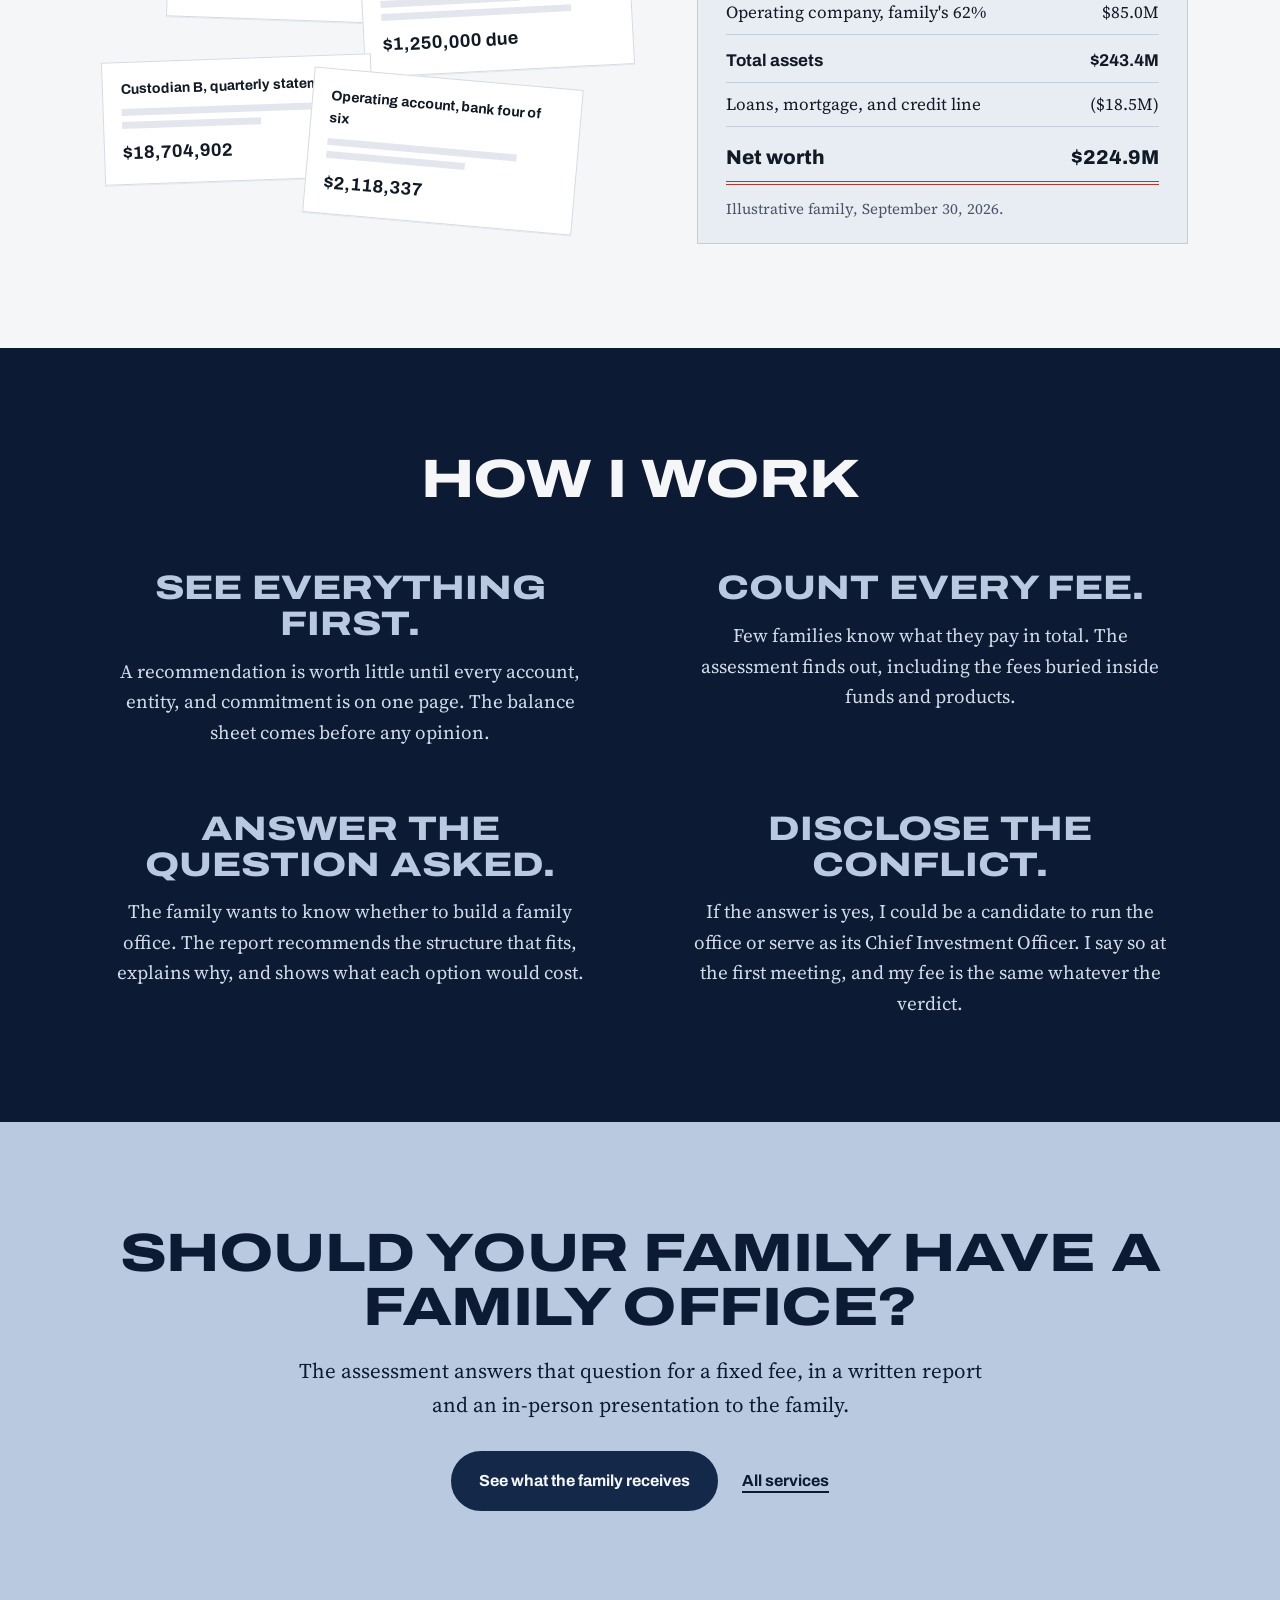
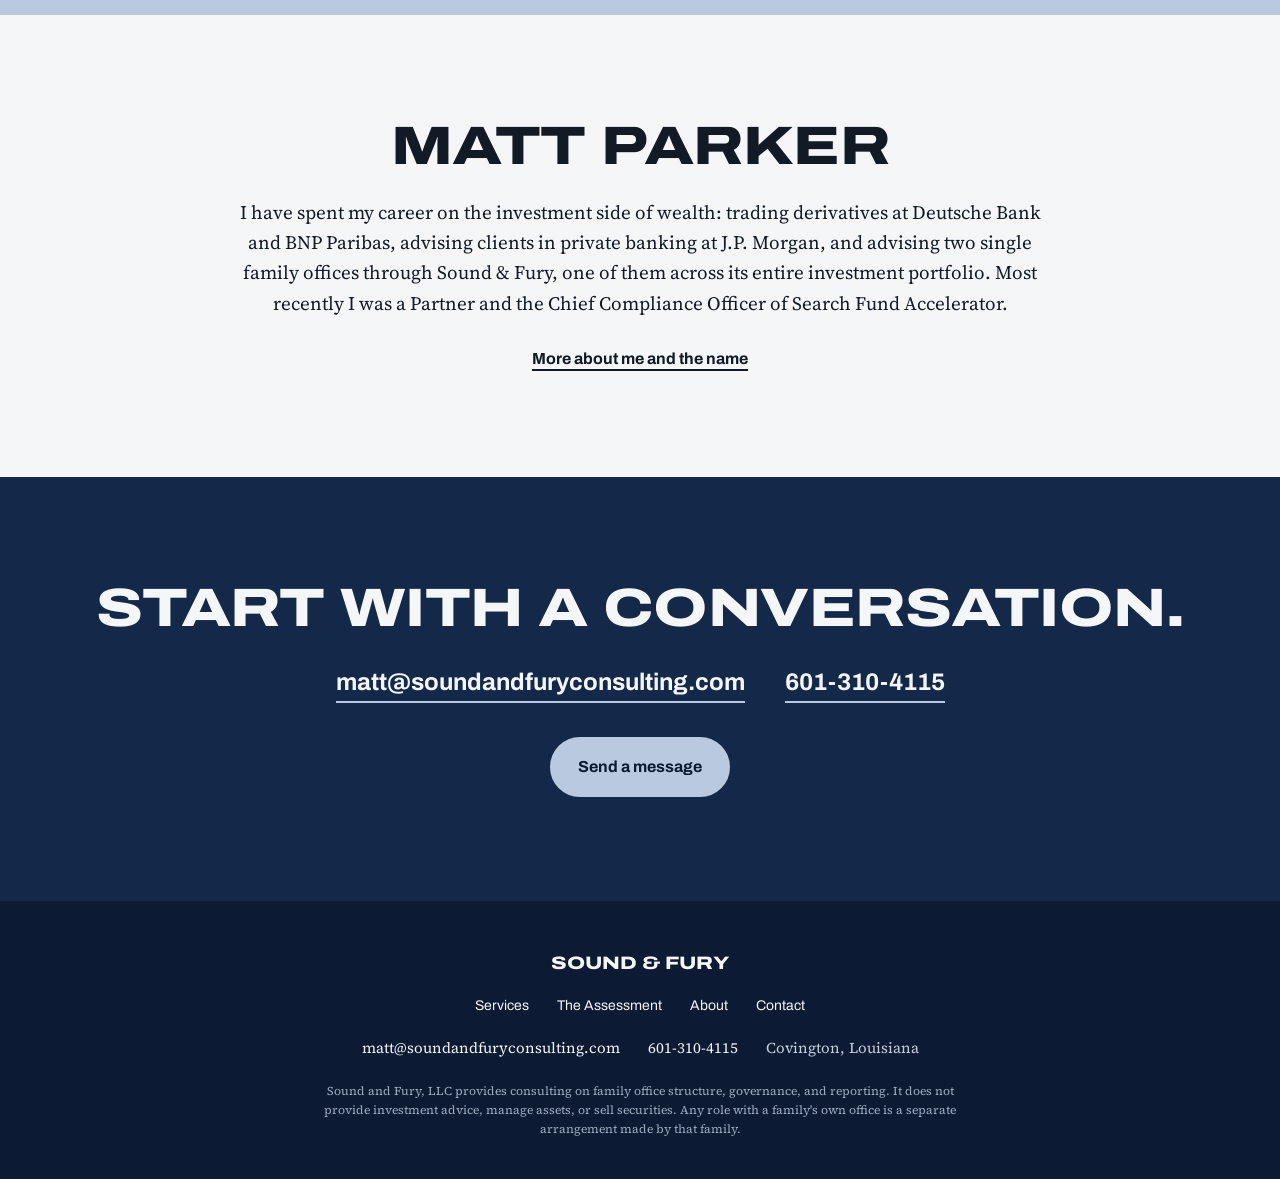
==== commit 4aed246c: "Close the hero quotation Co-Authored-By: Claude Opus 5.5 <noreply@anthropic.com> Claude-Session: htt" ====
--- a/index.html
+++ b/index.html
@@ -27,7 +27,7 @@
 
   <div class="hero">
     <div class="wrap">
-      <h1 class="display quote"><span>Full of sound and fury,</span> <span>signifying nothing.</span></h1>
+      <h1 class="display quote"><span>&ldquo;Full of sound and fury,</span> <span>signifying nothing.&rdquo;</span></h1>
       <p class="attrib">Shakespeare, <i>Macbeth</i></p>
       <p class="pitch">Families with significant wealth hear from a lot of advisors: quarterly reviews, market commentary, and thick reports. Each advisor sees one piece, and no one tells the family what it all adds up to. I start with one balance sheet of everything the family owns, and then I answer whether the family should have a family office.</p>
       <div class="buttons">
--- a/styles.css
+++ b/styles.css
@@ -49,7 +49,7 @@
 .hero { padding: 48px 0 88px; text-align: center; }
 .hero h1.quote { font-size: clamp(36px, 5.6vw, 76px); }
 .hero h1.quote span { display: block; }
-.hero h1.quote::before { content: "\201C"; display: block; font-size: 1.1em; line-height: 0.6; color: var(--sky); margin-bottom: 8px; }
+
 .hero .attrib { font-family: var(--display); font-weight: 600; font-size: 17px; color: var(--sky); margin: 20px 0 0; }
 .hero p.pitch { font-size: 21px; line-height: 1.55; max-width: 36em; margin: 36px auto 30px; color: #E3E9F2; }
 .hero .creds { font-family: var(--display); font-size: 14px; color: var(--sky); margin: 30px auto 0; max-width: 46em; }
@@ -211,8 +211,8 @@
 
 /* Responsive */
 @media (max-width: 960px) {
-  .pile-grid, .contact-grid { grid-template-columns: 1fr; gap: 48px; }
-  .v-grid, .ex-grid { grid-template-columns: 1fr; gap: 24px; }
+  .pile-grid, .contact-grid { grid-template-columns: minmax(0, 1fr); gap: 48px; }
+  .v-grid, .ex-grid { grid-template-columns: minmax(0, 1fr); gap: 24px; }
   .steps { grid-template-columns: repeat(2, minmax(0, 1fr)); }
 }
 @media (max-width: 640px) {
@@ -224,8 +224,8 @@
   .hero { padding: 24px 0 60px; }
   .hero p.pitch, .lede, .page-head p { font-size: 18px; }
   .page-head h1 { font-size: clamp(28px, 8.6vw, 38px); }
-  .principles .grid, .two, .services { grid-template-columns: 1fr; gap: 40px; }
-  .steps { grid-template-columns: 1fr; }
+  .principles .grid, .two, .services { grid-template-columns: minmax(0, 1fr); gap: 40px; }
+  .steps { grid-template-columns: minmax(0, 1fr); }
   .pile { height: 360px; }
   .stmt { width: 210px; padding: 12px 14px; }
   .stmt:nth-child(1) { top: 0; left: 0; }
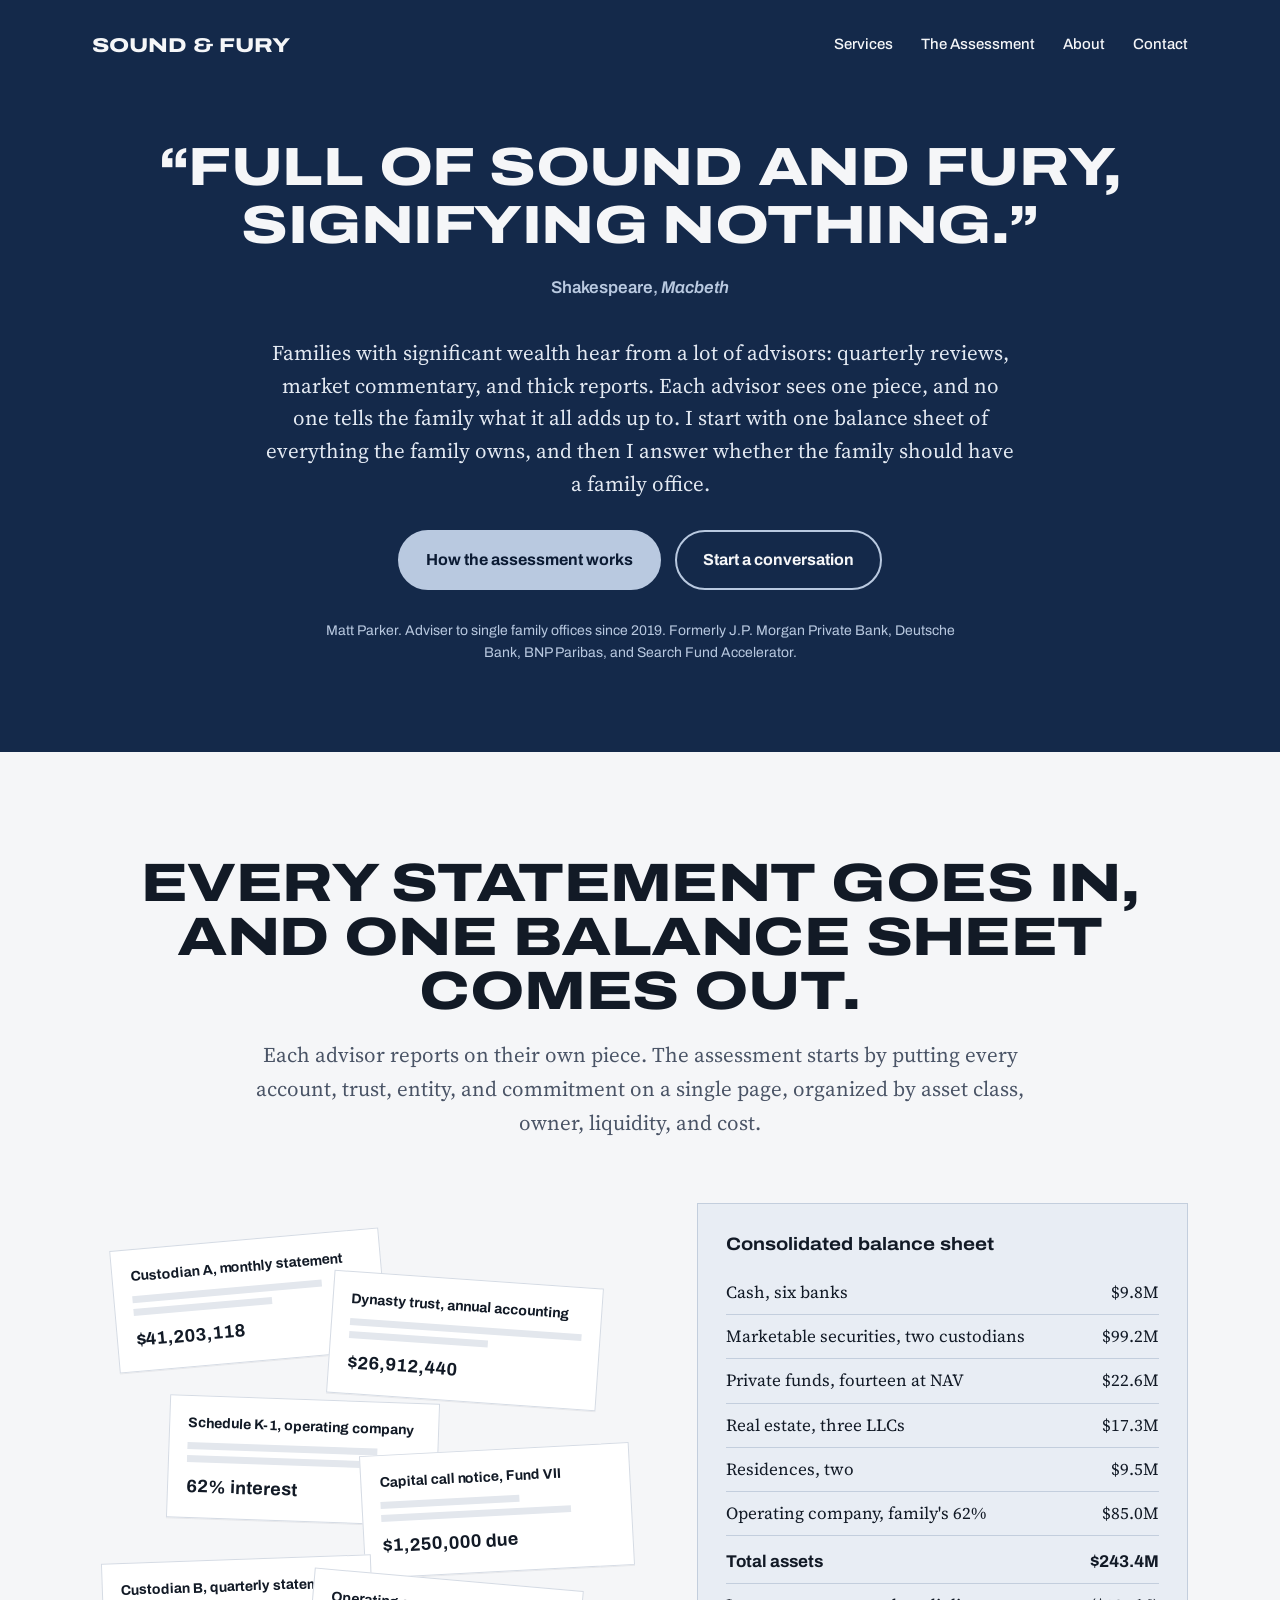
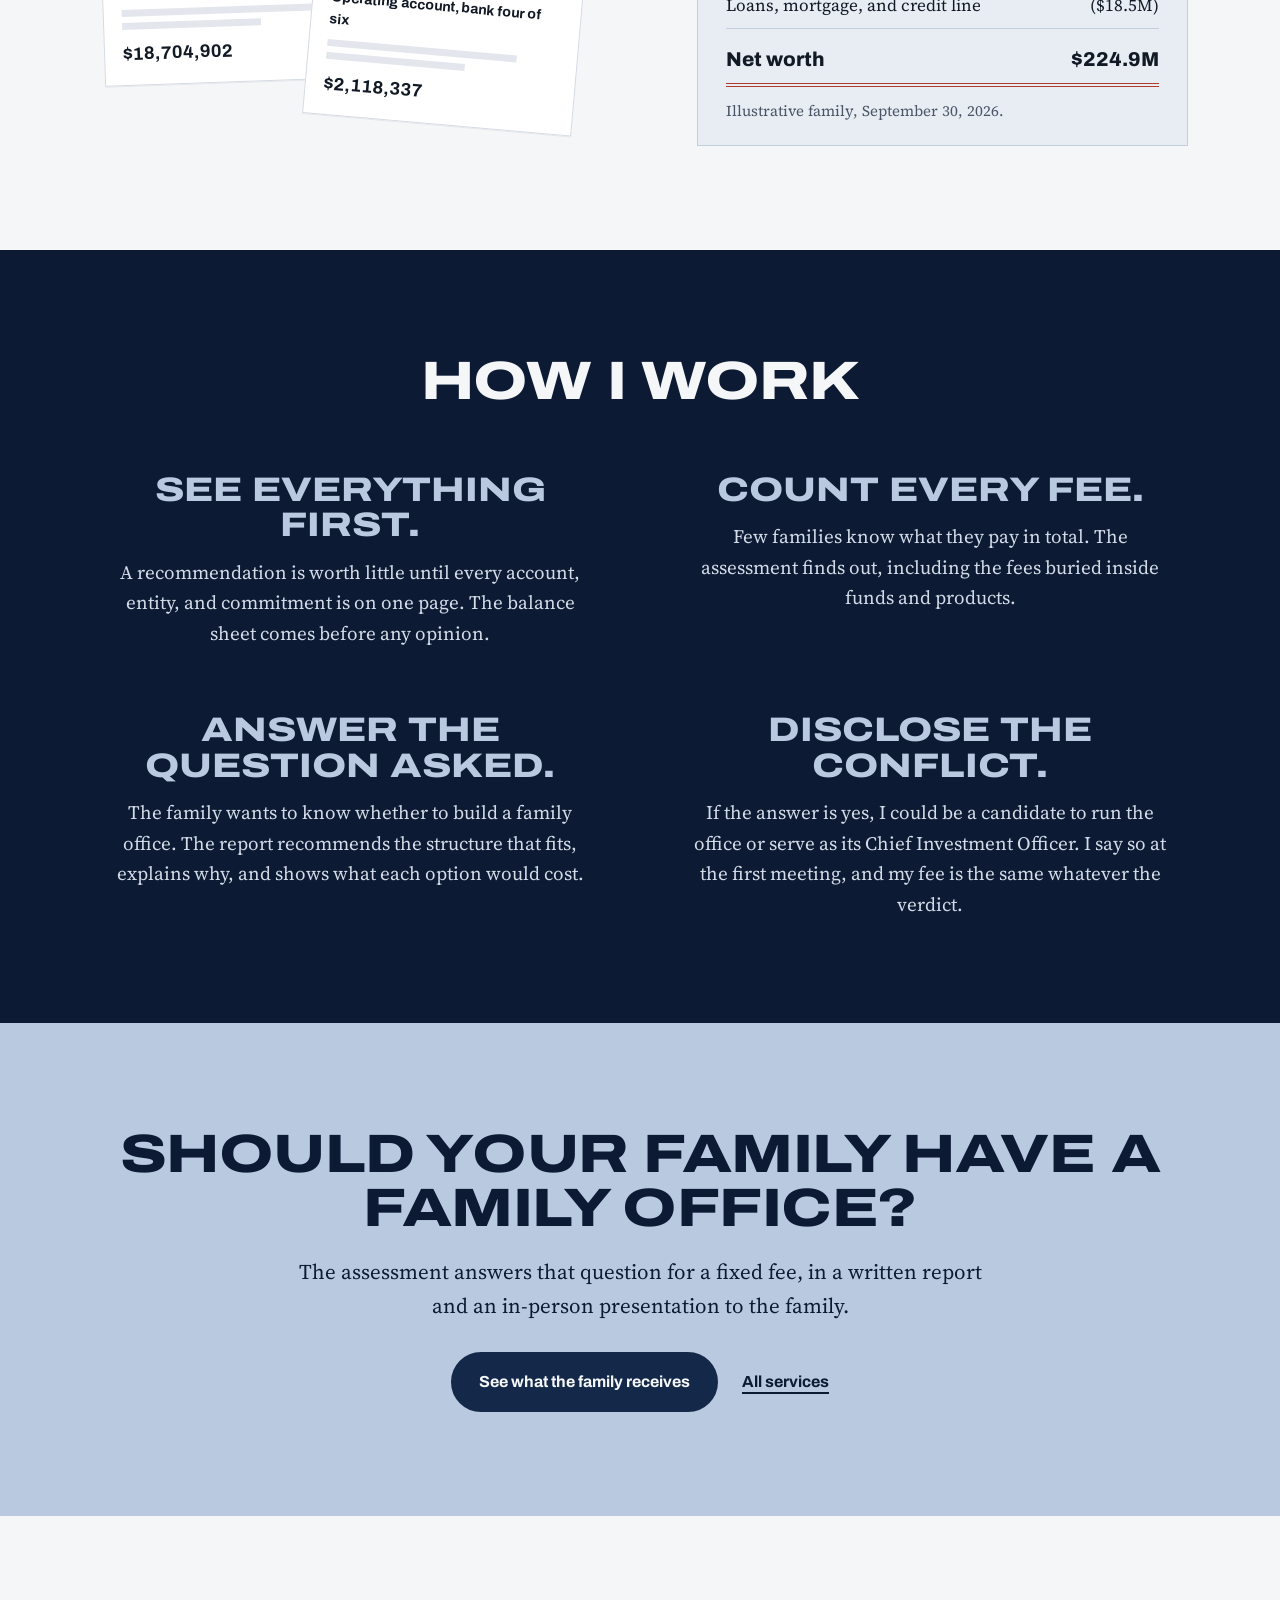
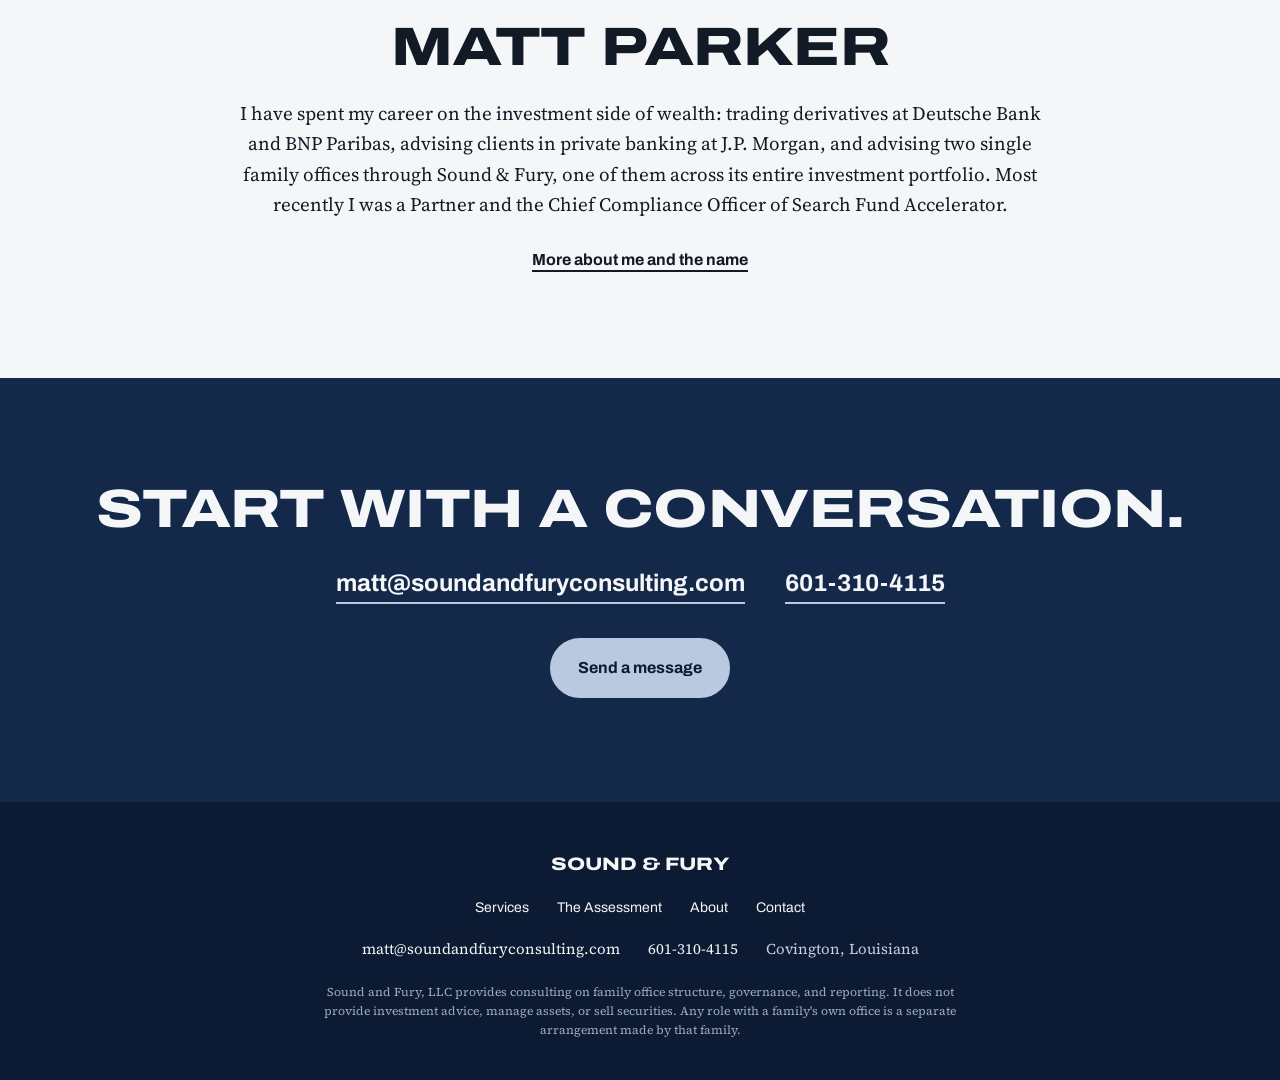
==== commit e1ceb544: "Shrink hero quote and bust stylesheet cache Co-Authored-By: Claude Opus 5.5 <noreply@anthropic.com> " ====
--- a/index.html
+++ b/index.html
@@ -8,7 +8,7 @@
 <link rel="preconnect" href="https://fonts.googleapis.com">
 <link rel="preconnect" href="https://fonts.gstatic.com" crossorigin>
 <link href="https://fonts.googleapis.com/css2?family=Archivo:wdth,wght@62..125,400..900&family=Source+Serif+4:opsz,wght@8..60,400;8..60,600&display=swap" rel="stylesheet">
-<link rel="stylesheet" href="styles.css">
+<link rel="stylesheet" href="styles.css?v=3">
 </head>
 <body>
 
--- a/styles.css
+++ b/styles.css
@@ -47,7 +47,7 @@
 
 /* Hero */
 .hero { padding: 48px 0 88px; text-align: center; }
-.hero h1.quote { font-size: clamp(36px, 5.6vw, 76px); }
+.hero h1.quote { font-size: clamp(30px, 4.2vw, 58px); line-height: 1.08; max-width: 18em; margin: 0 auto; }
 .hero h1.quote span { display: block; }
 
 .hero .attrib { font-family: var(--display); font-weight: 600; font-size: 17px; color: var(--sky); margin: 20px 0 0; }
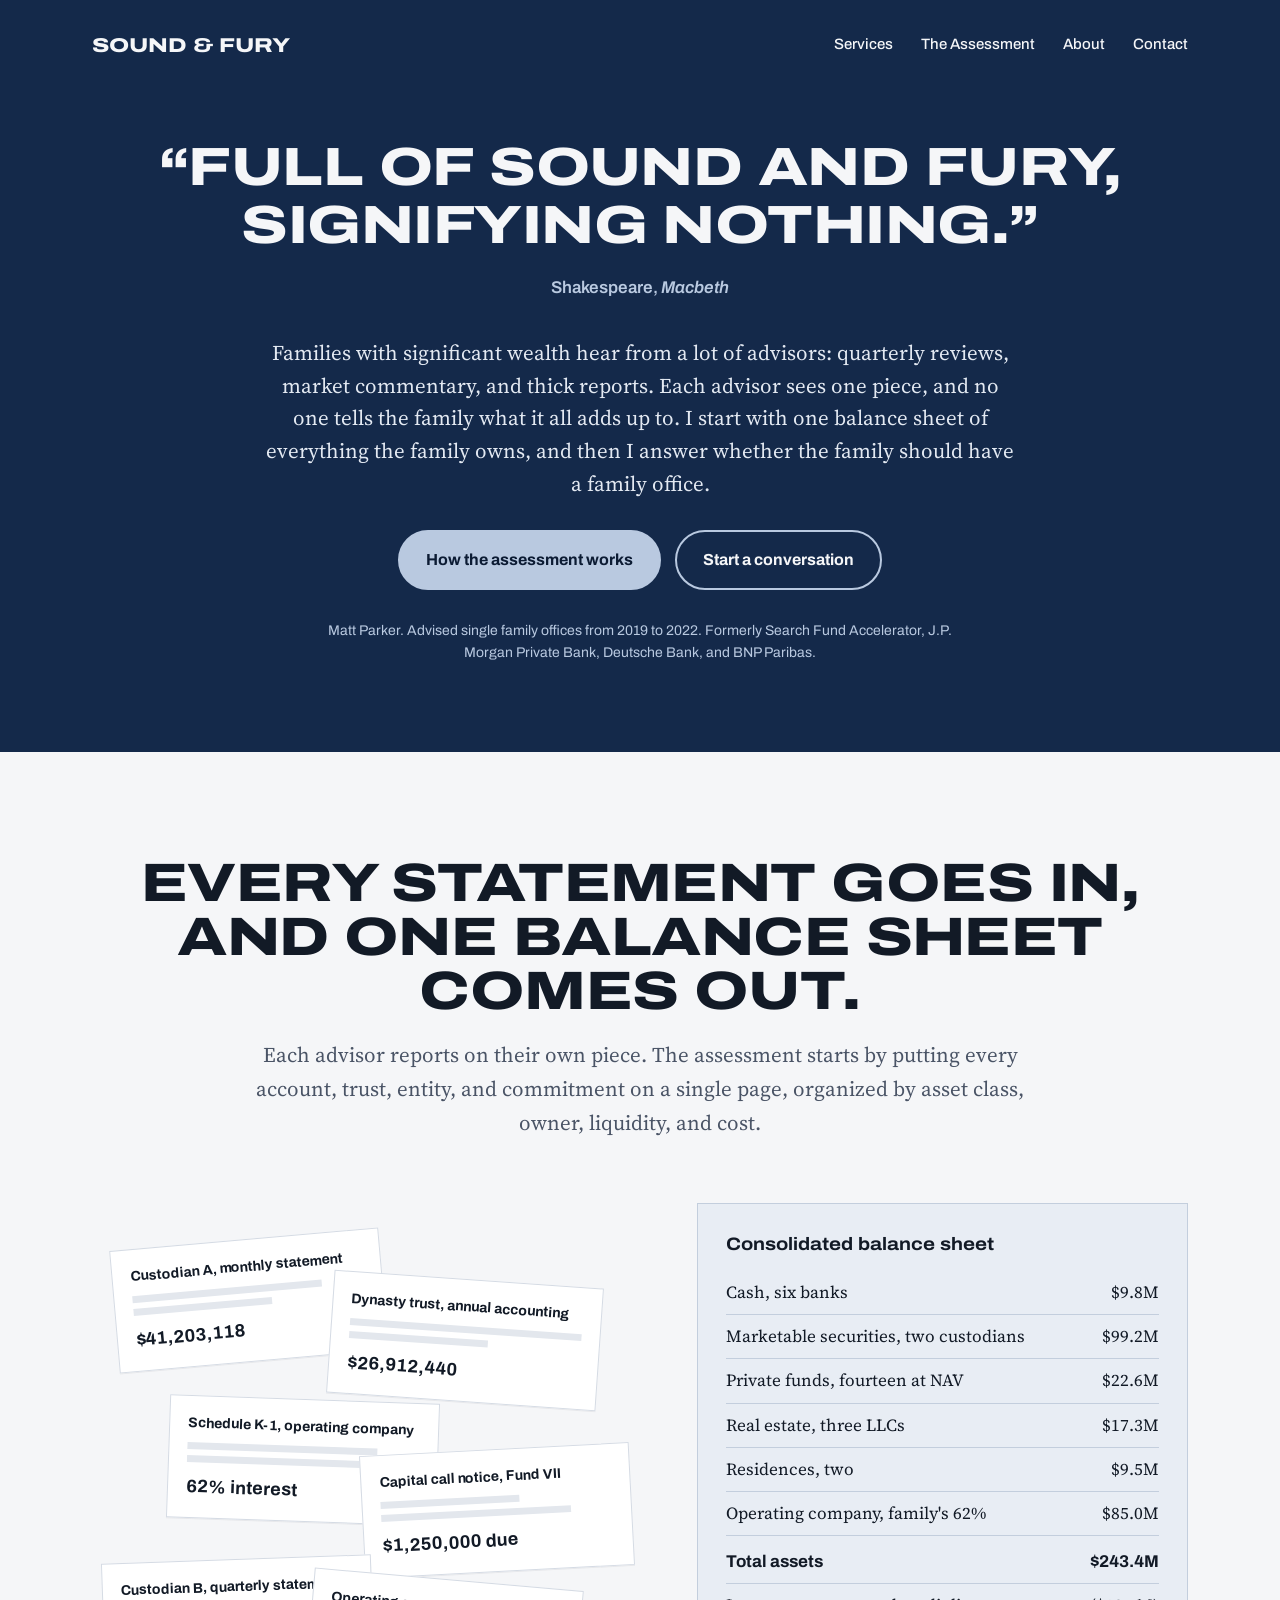
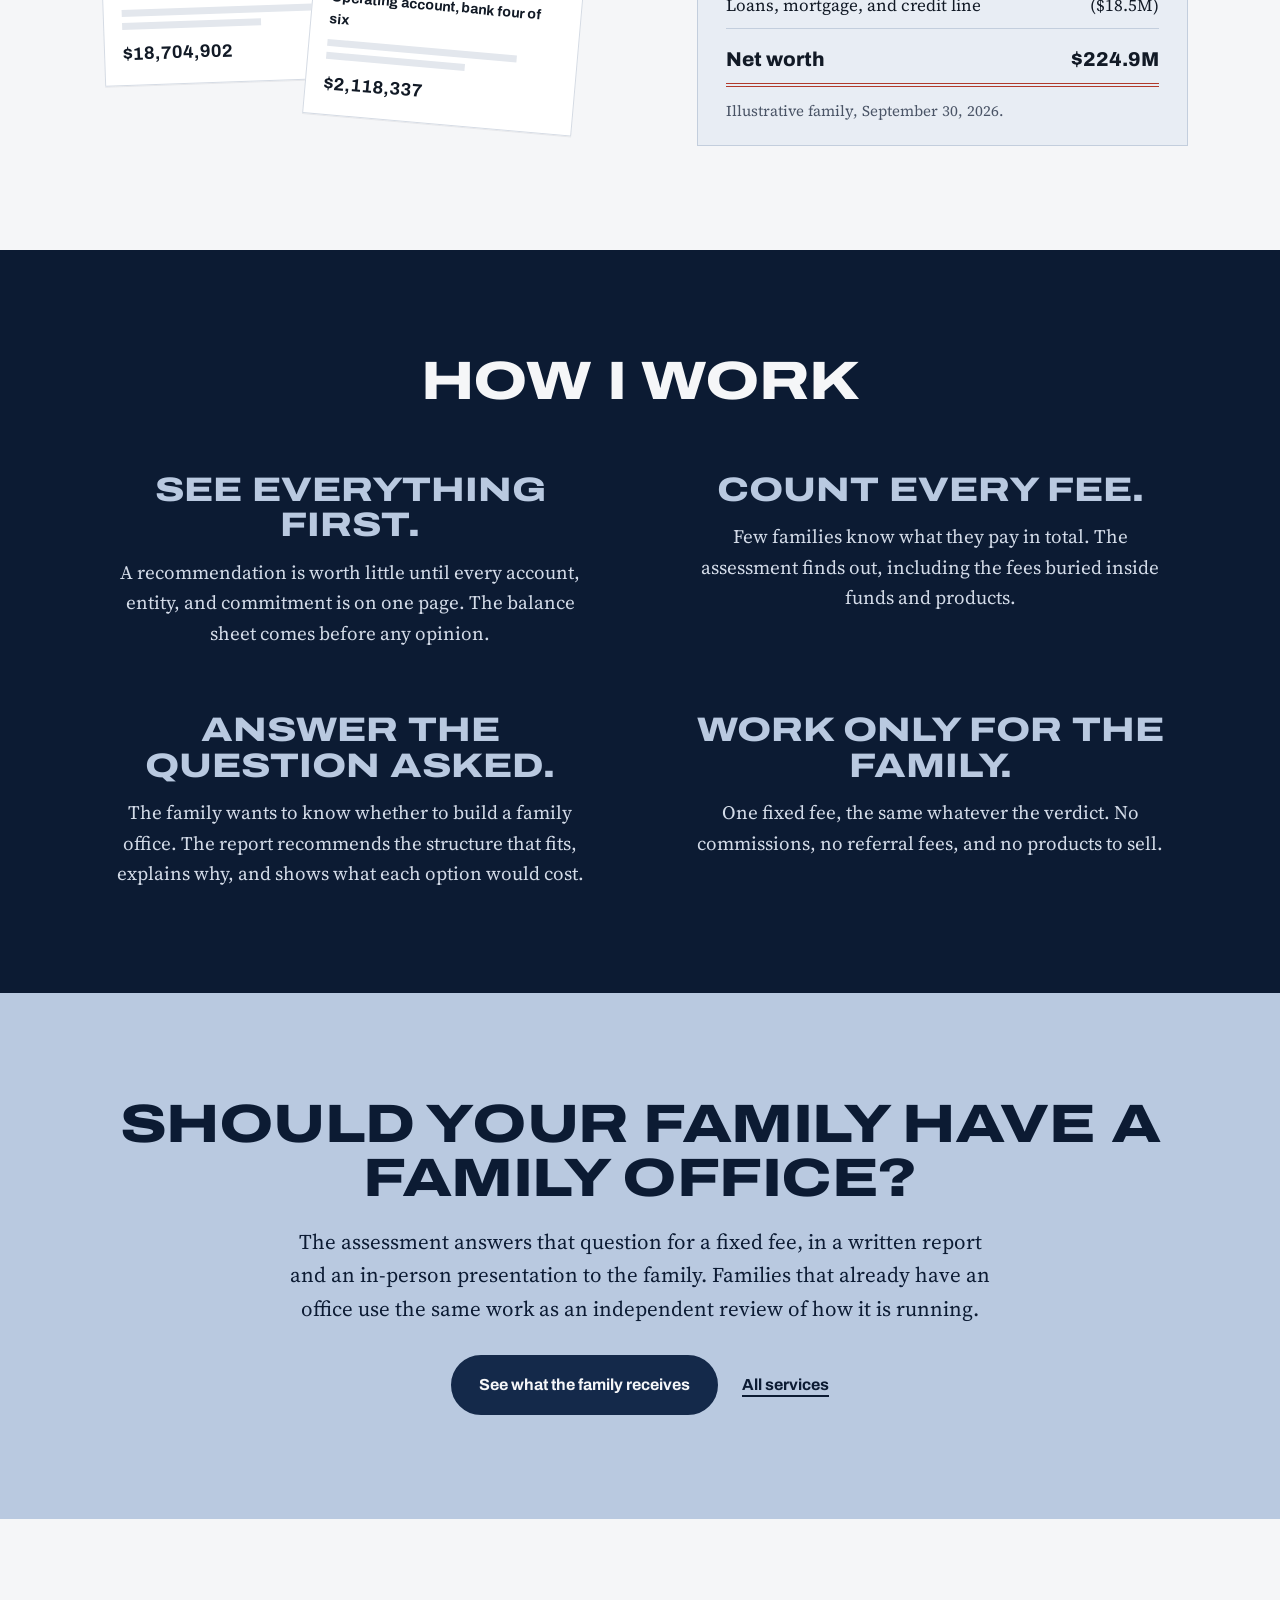
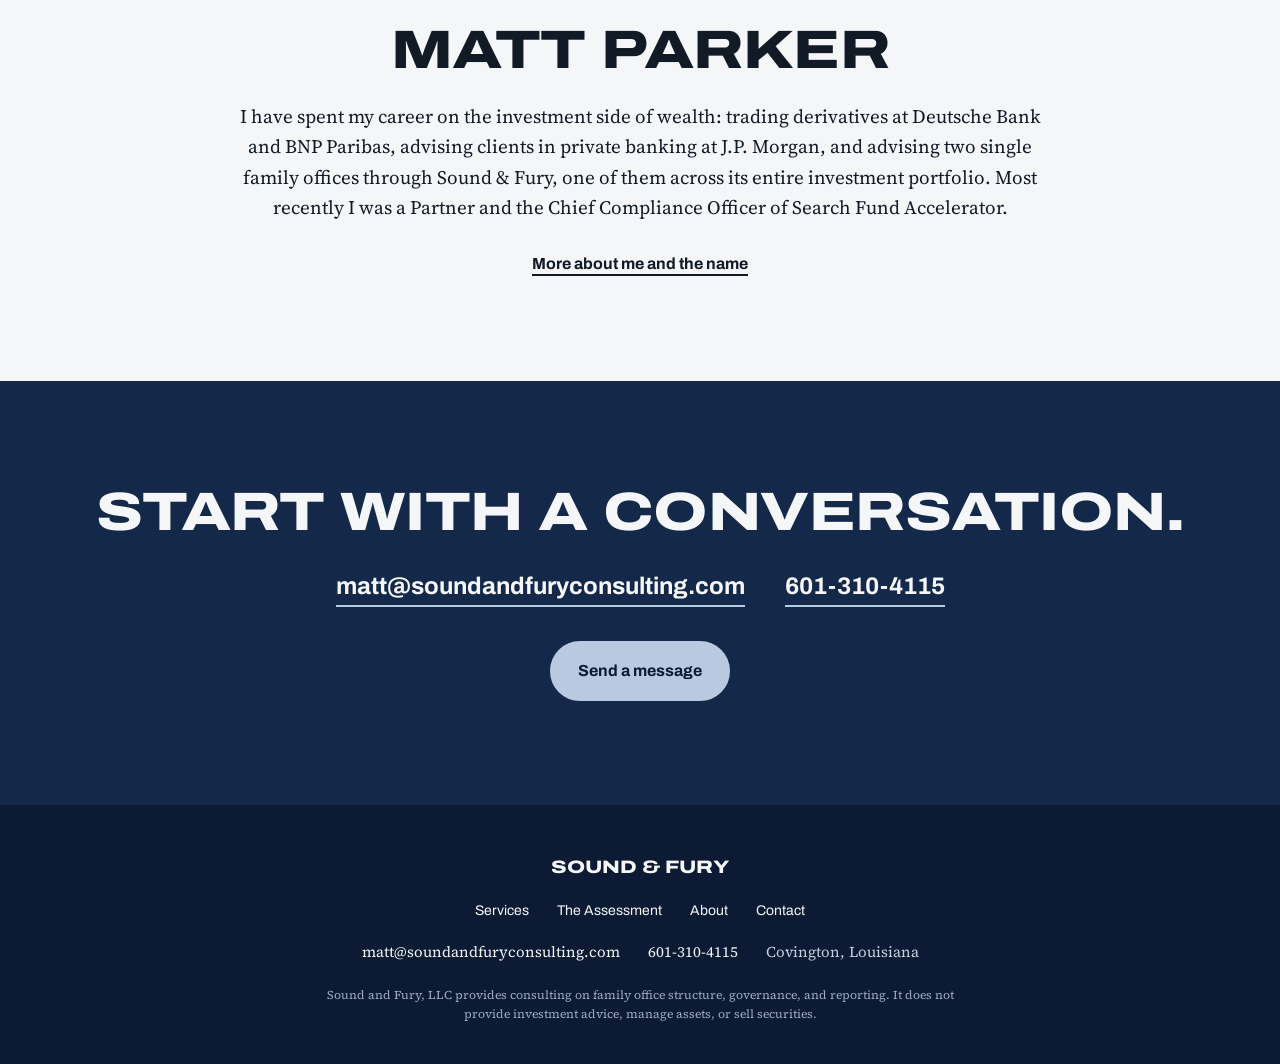
==== commit 688eaf72: "Drop CIO pitch, add family office review, fix sample figures Remove the CIO offer, safeguards block," ====
--- a/index.html
+++ b/index.html
@@ -8,7 +8,7 @@
 <link rel="preconnect" href="https://fonts.googleapis.com">
 <link rel="preconnect" href="https://fonts.gstatic.com" crossorigin>
 <link href="https://fonts.googleapis.com/css2?family=Archivo:wdth,wght@62..125,400..900&family=Source+Serif+4:opsz,wght@8..60,400;8..60,600&display=swap" rel="stylesheet">
-<link rel="stylesheet" href="styles.css?v=3">
+<link rel="stylesheet" href="styles.css?v=4">
 </head>
 <body>
 
@@ -34,7 +34,7 @@
         <a class="cta" href="assessment.html">How the assessment works</a>
         <a class="cta ghost" href="contact.html">Start a conversation</a>
       </div>
-      <p class="creds">Matt Parker. Adviser to single family offices since 2019. Formerly J.P. Morgan Private Bank, Deutsche Bank, BNP Paribas, and Search Fund Accelerator.</p>
+      <p class="creds">Matt Parker. Advised single family offices from 2019 to 2022. Formerly Search Fund Accelerator, J.P. Morgan Private Bank, Deutsche Bank, and BNP Paribas.</p>
     </div>
   </div>
 </div>
@@ -91,8 +91,8 @@
           <p>The family wants to know whether to build a family office. The report recommends the structure that fits, explains why, and shows what each option would cost.</p>
         </div>
         <div>
-          <h3>Disclose the conflict.</h3>
-          <p>If the answer is yes, I could be a candidate to run the office or serve as its Chief Investment Officer. I say so at the first meeting, and my fee is the same whatever the verdict.</p>
+          <h3>Work only for the family.</h3>
+          <p>One fixed fee, the same whatever the verdict. No commissions, no referral fees, and no products to sell.</p>
         </div>
       </div>
     </div>
@@ -102,7 +102,7 @@
     <div class="wrap inner">
       <h2 class="display">Should your family have a family office?</h2>
       <div>
-        <p>The assessment answers that question for a fixed fee, in a written report and an in-person presentation to the family.</p>
+        <p>The assessment answers that question for a fixed fee, in a written report and an in-person presentation to the family. Families that already have an office use the same work as an independent review of how it is running.</p>
         <a class="cta dark" href="assessment.html">See what the family receives</a> &nbsp; <a class="textlink" href="services.html" style="margin-left:12px">All services</a>
       </div>
     </div>
@@ -147,7 +147,7 @@
     <!-- AFTER REGISTRATION: replace the legal paragraph below with:
     <p class="legal">Sound and Fury, LLC is an investment adviser registered with the State of Louisiana. Registration does not imply a certain level of skill or training. Form ADV Part 2A is available on request.</p>
     -->
-    <p class="legal">Sound and Fury, LLC provides consulting on family office structure, governance, and reporting. It does not provide investment advice, manage assets, or sell securities. Any role with a family's own office is a separate arrangement made by that family.</p>
+    <p class="legal">Sound and Fury, LLC provides consulting on family office structure, governance, and reporting. It does not provide investment advice, manage assets, or sell securities.</p>
   </div>
 </footer>
 </body>
--- a/styles.css
+++ b/styles.css
@@ -239,3 +239,7 @@
   .facts li { grid-template-columns: 1fr; gap: 4px; }
   .checks li { grid-template-columns: 84px minmax(0, 1fr); gap: 12px; }
 }
+
+.verdict .buys { font-size: 17px; margin: 0 0 22px; }
+.question .fee-num { margin: 20px 0 8px; }
+.question .wrap > p { max-width: 38em; margin-left: auto; margin-right: auto; }
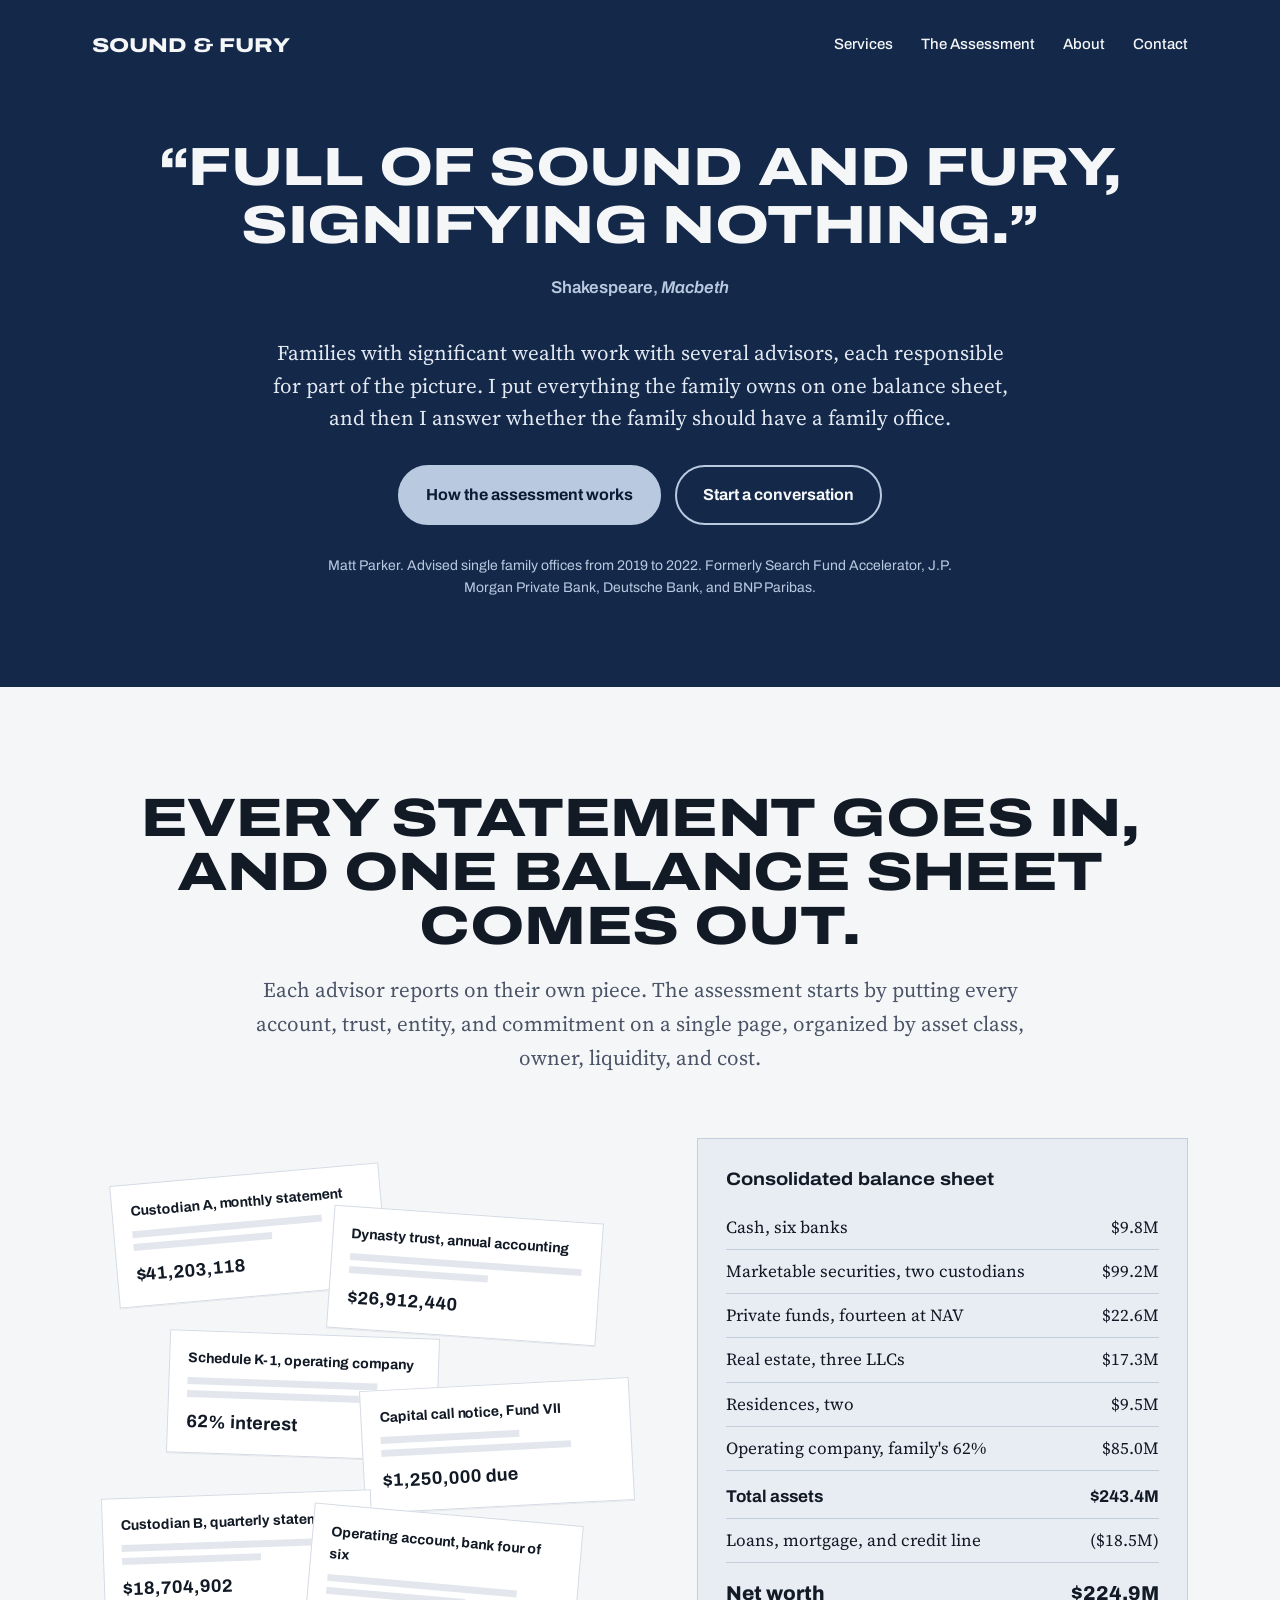
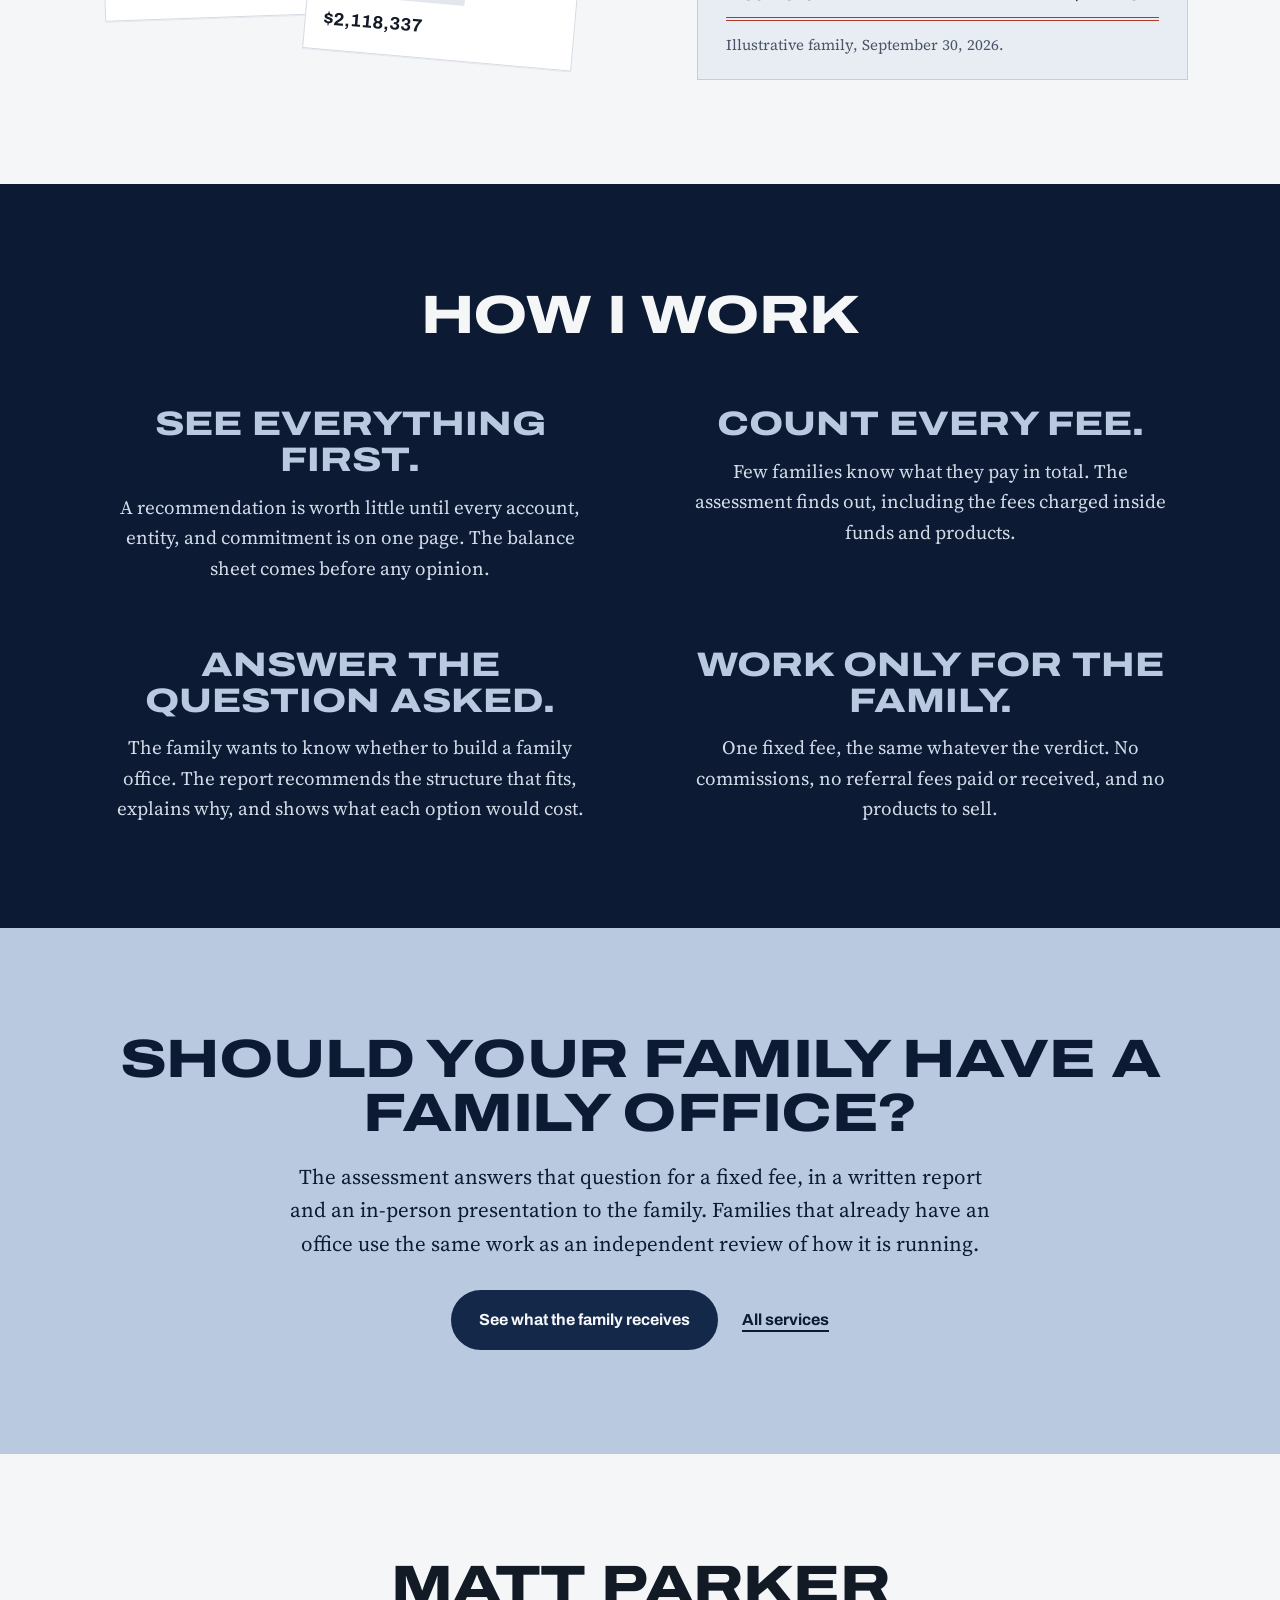
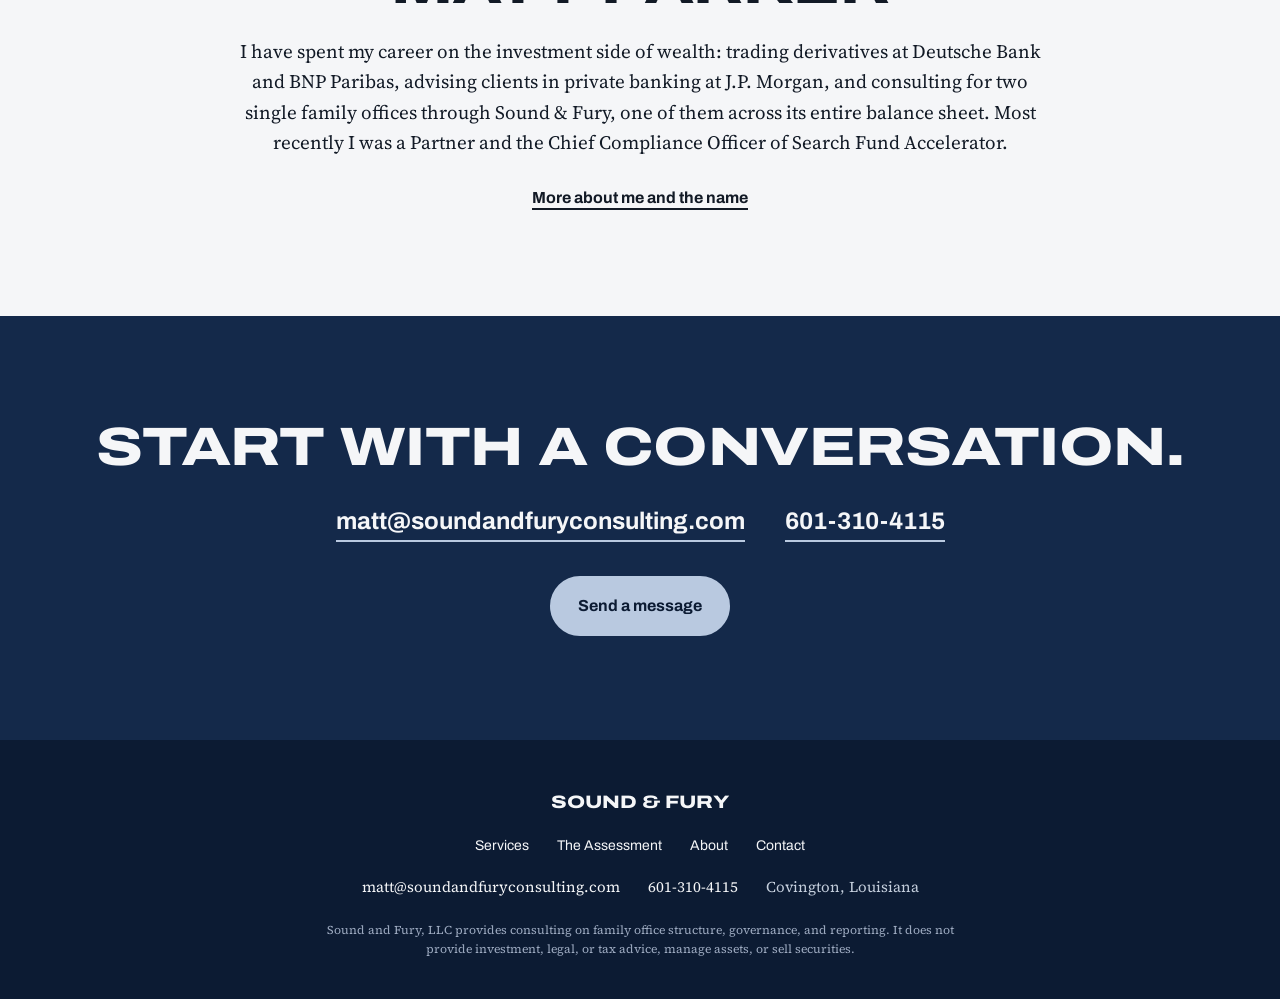
==== commit 02807e59: "Refer legal questions to counsel, soften advisor tone, add attorney section and fee range Co-Authore" ====
--- a/index.html
+++ b/index.html
@@ -29,7 +29,7 @@
     <div class="wrap">
       <h1 class="display quote"><span>&ldquo;Full of sound and fury,</span> <span>signifying nothing.&rdquo;</span></h1>
       <p class="attrib">Shakespeare, <i>Macbeth</i></p>
-      <p class="pitch">Families with significant wealth hear from a lot of advisors: quarterly reviews, market commentary, and thick reports. Each advisor sees one piece, and no one tells the family what it all adds up to. I start with one balance sheet of everything the family owns, and then I answer whether the family should have a family office.</p>
+      <p class="pitch">Families with significant wealth work with several advisors, each responsible for part of the picture. I put everything the family owns on one balance sheet, and then I answer whether the family should have a family office.</p>
       <div class="buttons">
         <a class="cta" href="assessment.html">How the assessment works</a>
         <a class="cta ghost" href="contact.html">Start a conversation</a>
@@ -84,7 +84,7 @@
         </div>
         <div>
           <h3>Count every fee.</h3>
-          <p>Few families know what they pay in total. The assessment finds out, including the fees buried inside funds and products.</p>
+          <p>Few families know what they pay in total. The assessment finds out, including the fees charged inside funds and products.</p>
         </div>
         <div>
           <h3>Answer the question asked.</h3>
@@ -92,7 +92,7 @@
         </div>
         <div>
           <h3>Work only for the family.</h3>
-          <p>One fixed fee, the same whatever the verdict. No commissions, no referral fees, and no products to sell.</p>
+          <p>One fixed fee, the same whatever the verdict. No commissions, no referral fees paid or received, and no products to sell.</p>
         </div>
       </div>
     </div>
@@ -112,7 +112,7 @@
     <div class="wrap teaser">
       <h2 class="display">Matt Parker</h2>
       <div>
-        <p>I have spent my career on the investment side of wealth: trading derivatives at Deutsche Bank and BNP Paribas, advising clients in private banking at J.P. Morgan, and advising two single family offices through Sound &amp; Fury, one of them across its entire investment portfolio. Most recently I was a Partner and the Chief Compliance Officer of Search Fund Accelerator.</p>
+        <p>I have spent my career on the investment side of wealth: trading derivatives at Deutsche Bank and BNP Paribas, advising clients in private banking at J.P. Morgan, and consulting for two single family offices through Sound &amp; Fury, one of them across its entire balance sheet. Most recently I was a Partner and the Chief Compliance Officer of Search Fund Accelerator.</p>
         <a class="textlink" href="about.html">More about me and the name</a>
       </div>
     </div>
@@ -147,7 +147,7 @@
     <!-- AFTER REGISTRATION: replace the legal paragraph below with:
     <p class="legal">Sound and Fury, LLC is an investment adviser registered with the State of Louisiana. Registration does not imply a certain level of skill or training. Form ADV Part 2A is available on request.</p>
     -->
-    <p class="legal">Sound and Fury, LLC provides consulting on family office structure, governance, and reporting. It does not provide investment advice, manage assets, or sell securities.</p>
+    <p class="legal">Sound and Fury, LLC provides consulting on family office structure, governance, and reporting. It does not provide investment, legal, or tax advice, manage assets, or sell securities.</p>
   </div>
 </footer>
 </body>
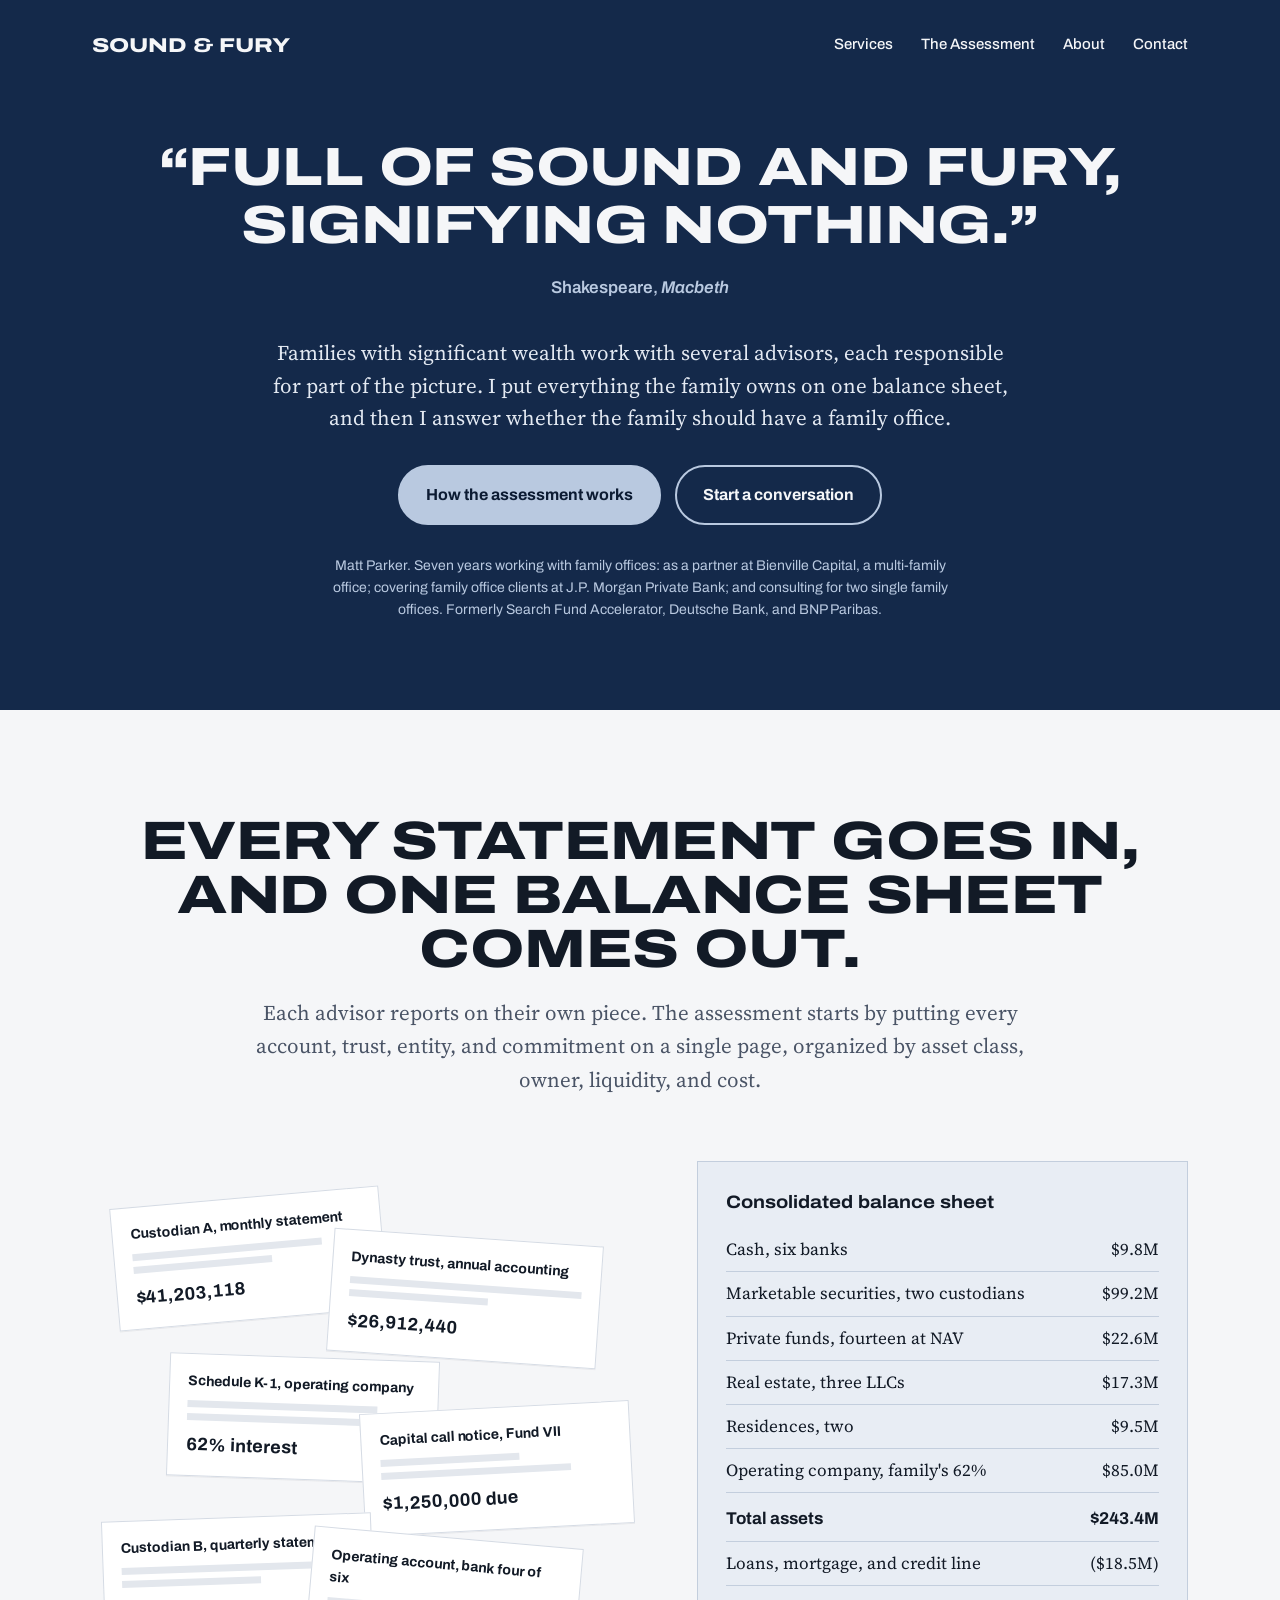
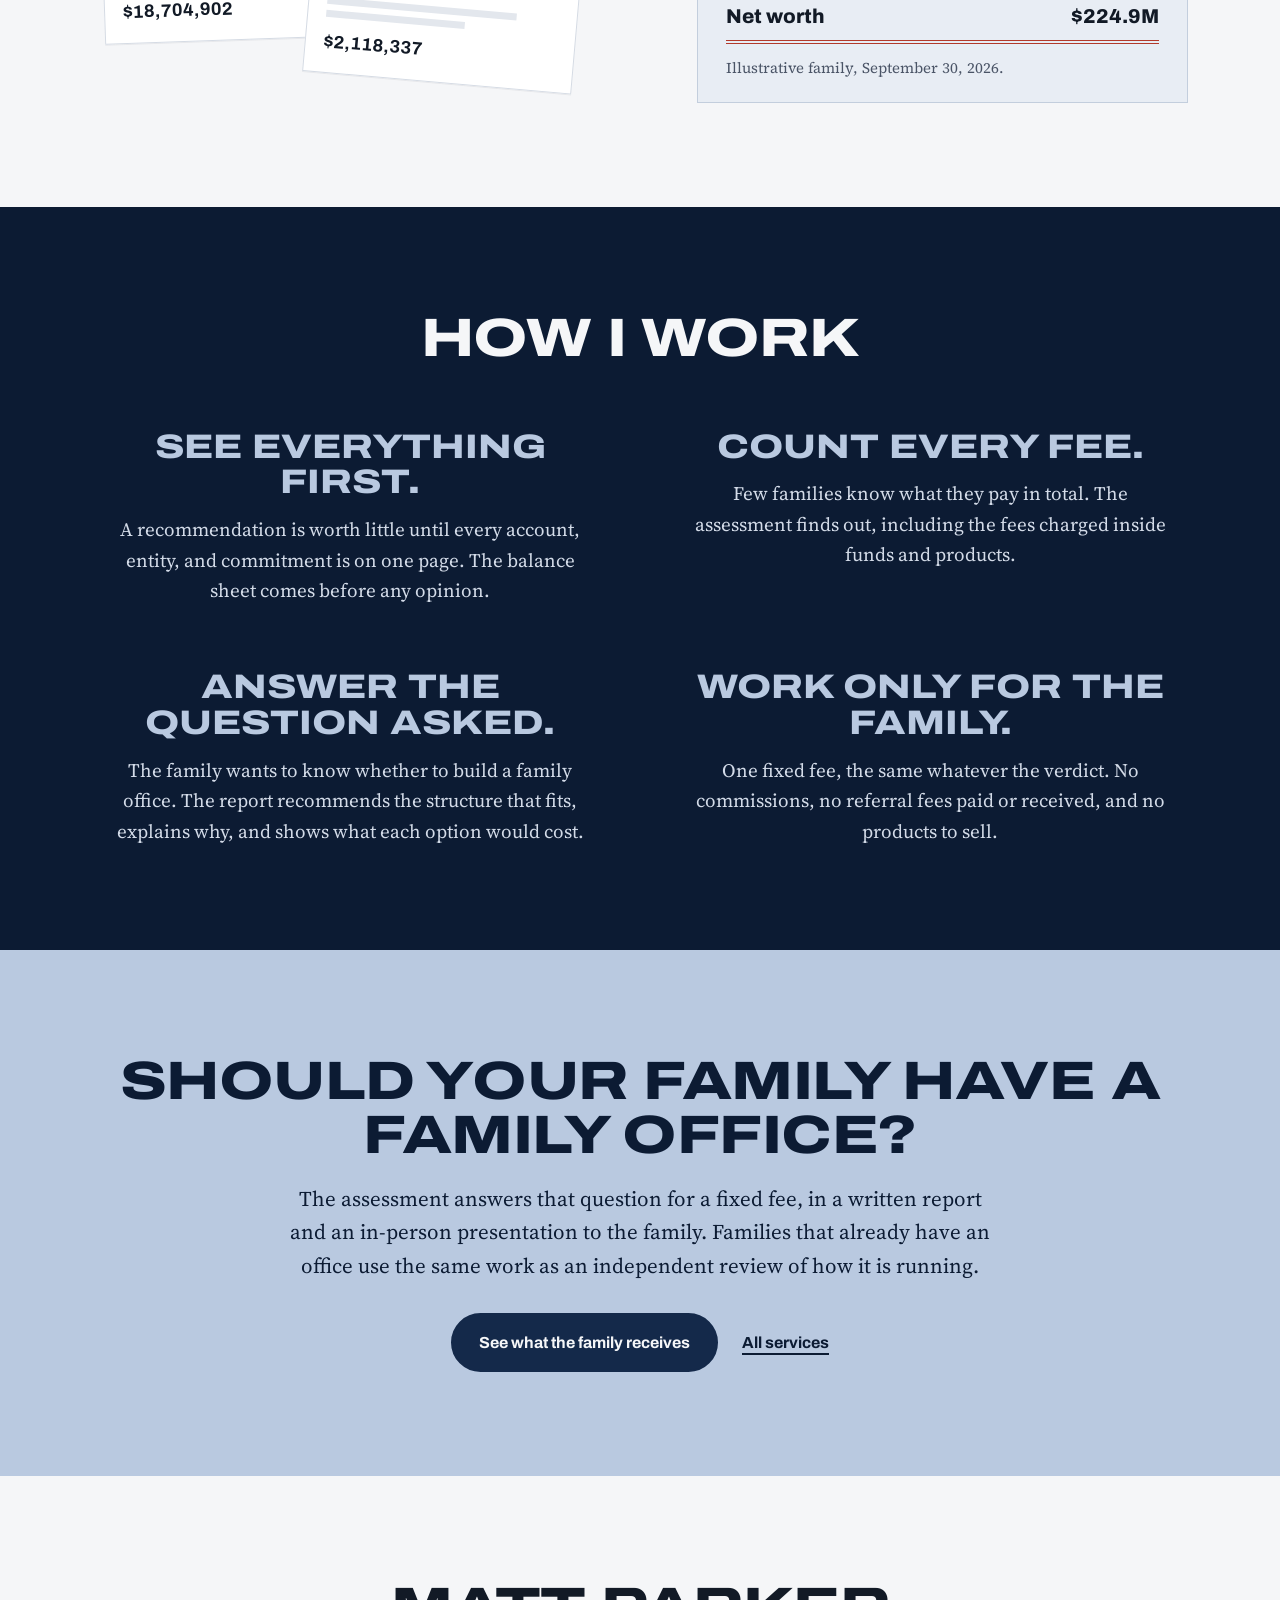
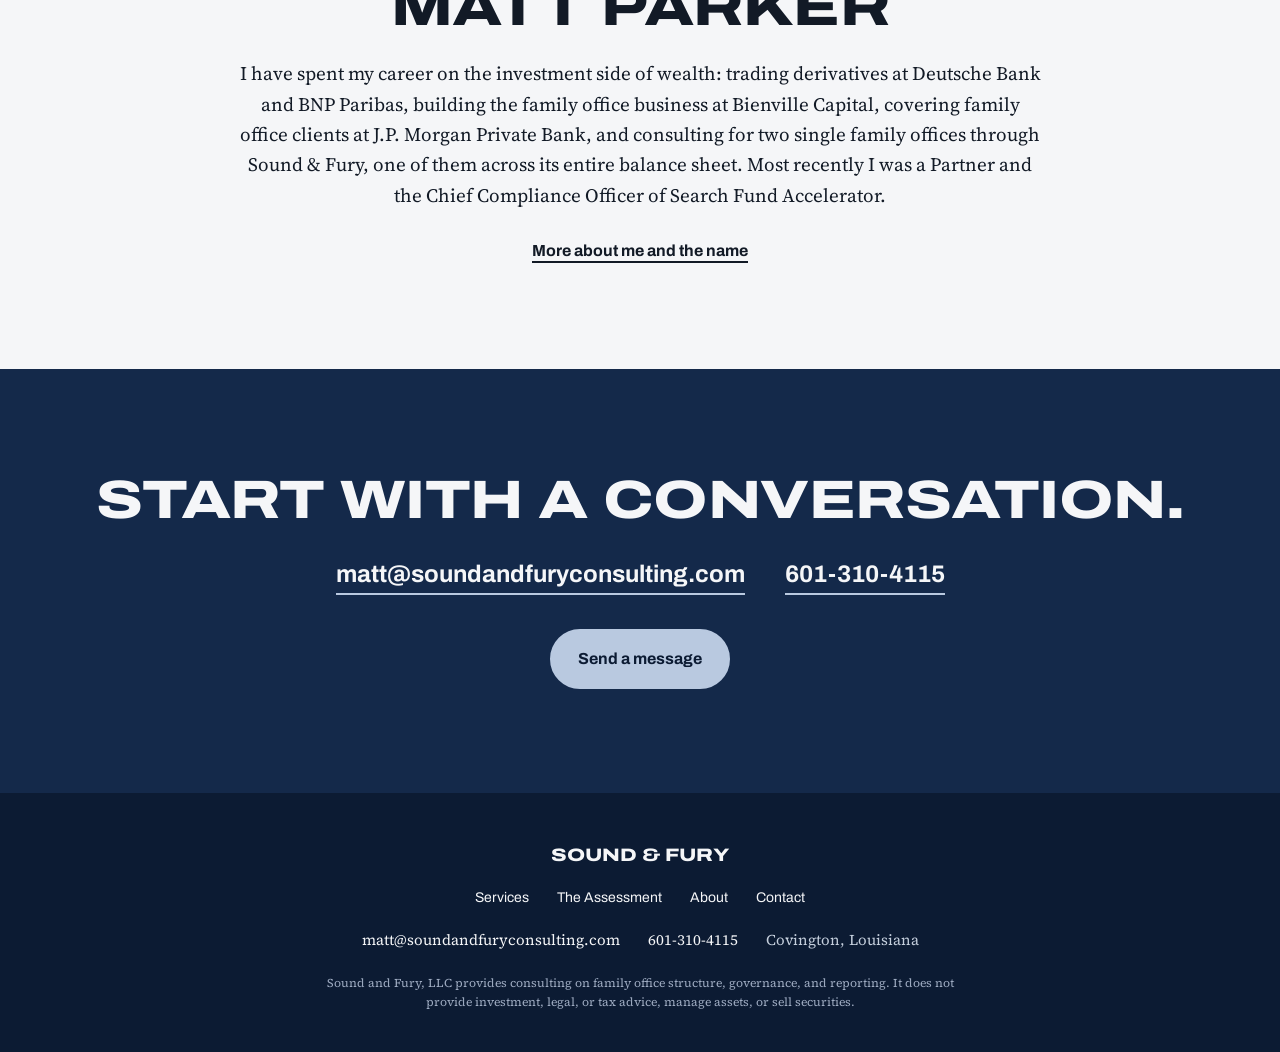
==== commit 038ec2d8: "Align dates with LinkedIn and lead with seven years of family office experience Co-Authored-By: Clau" ====
--- a/index.html
+++ b/index.html
@@ -34,7 +34,7 @@
         <a class="cta" href="assessment.html">How the assessment works</a>
         <a class="cta ghost" href="contact.html">Start a conversation</a>
       </div>
-      <p class="creds">Matt Parker. Advised single family offices from 2019 to 2022. Formerly Search Fund Accelerator, J.P. Morgan Private Bank, Deutsche Bank, and BNP Paribas.</p>
+      <p class="creds">Matt Parker. Seven years working with family offices: as a partner at Bienville Capital, a multi-family office; covering family office clients at J.P. Morgan Private Bank; and consulting for two single family offices. Formerly Search Fund Accelerator, Deutsche Bank, and BNP Paribas.</p>
     </div>
   </div>
 </div>
@@ -112,7 +112,7 @@
     <div class="wrap teaser">
       <h2 class="display">Matt Parker</h2>
       <div>
-        <p>I have spent my career on the investment side of wealth: trading derivatives at Deutsche Bank and BNP Paribas, advising clients in private banking at J.P. Morgan, and consulting for two single family offices through Sound &amp; Fury, one of them across its entire balance sheet. Most recently I was a Partner and the Chief Compliance Officer of Search Fund Accelerator.</p>
+        <p>I have spent my career on the investment side of wealth: trading derivatives at Deutsche Bank and BNP Paribas, building the family office business at Bienville Capital, covering family office clients at J.P. Morgan Private Bank, and consulting for two single family offices through Sound &amp; Fury, one of them across its entire balance sheet. Most recently I was a Partner and the Chief Compliance Officer of Search Fund Accelerator.</p>
         <a class="textlink" href="about.html">More about me and the name</a>
       </div>
     </div>
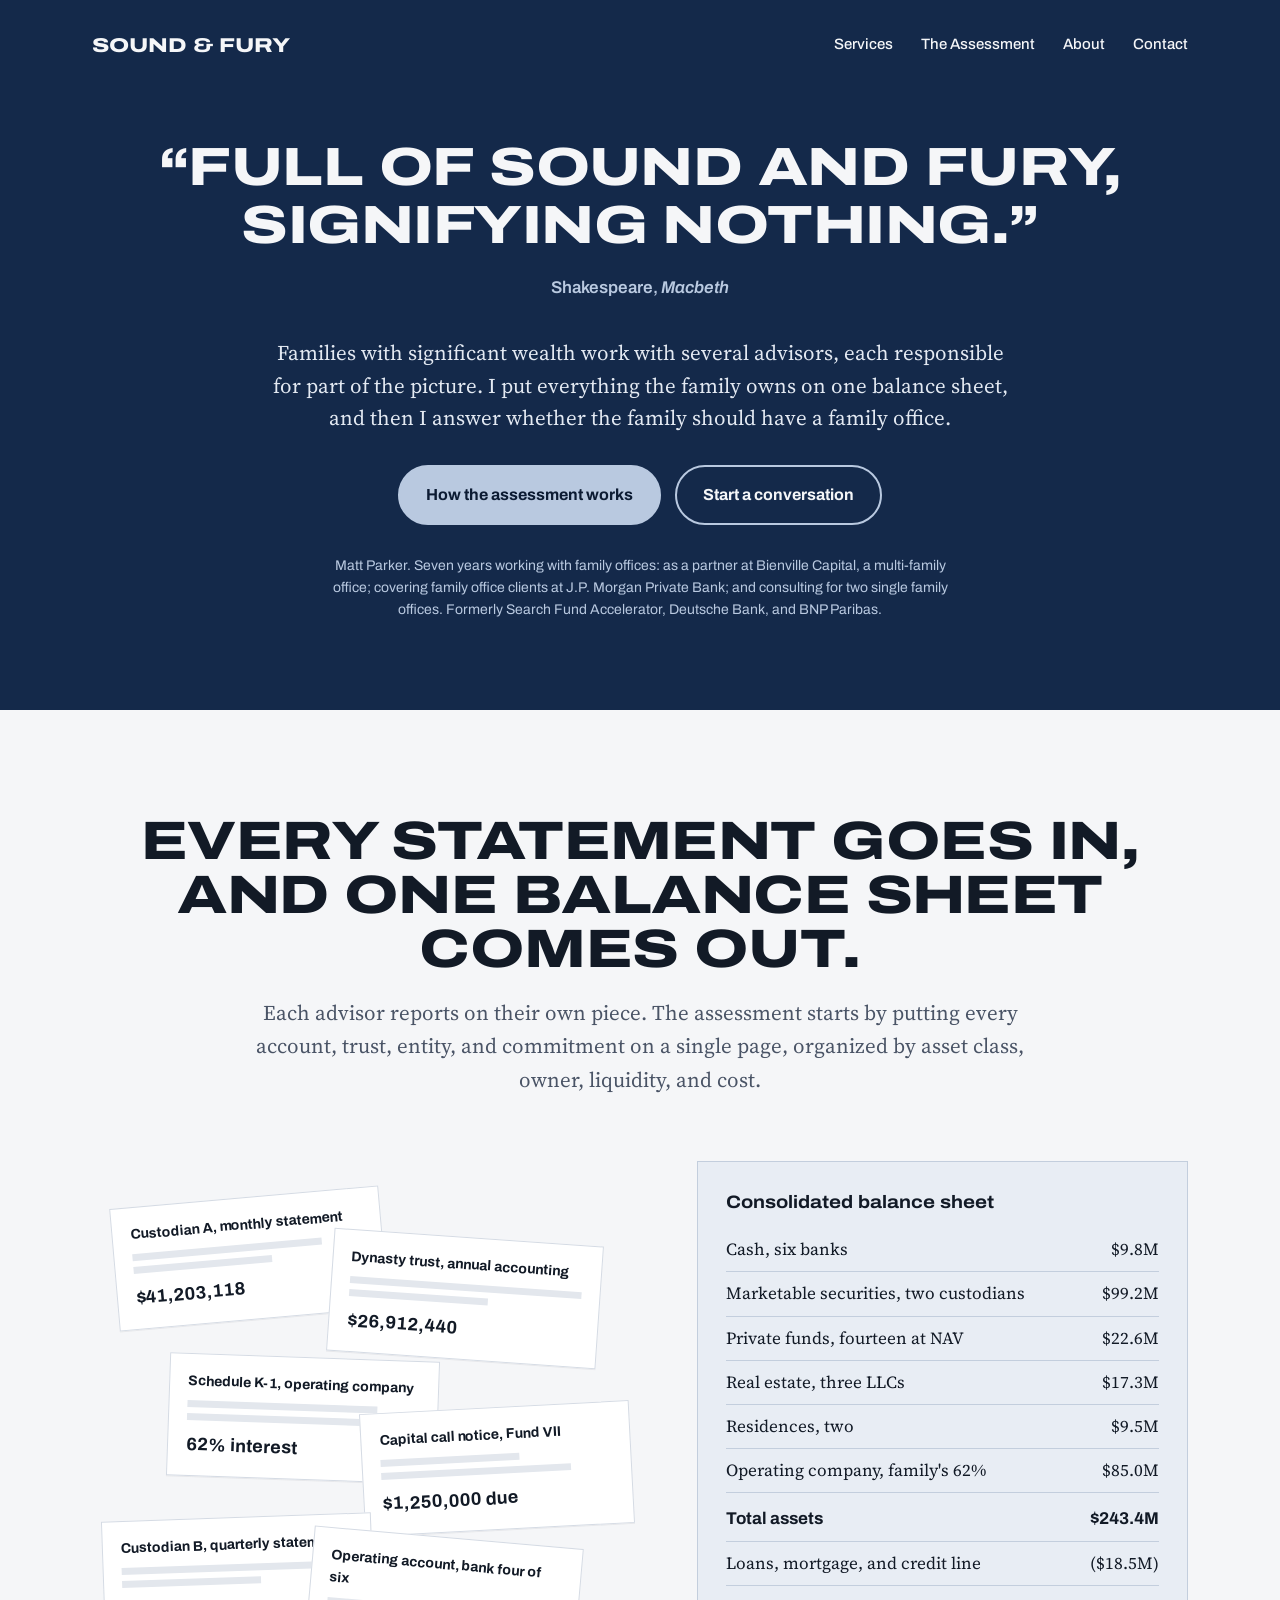
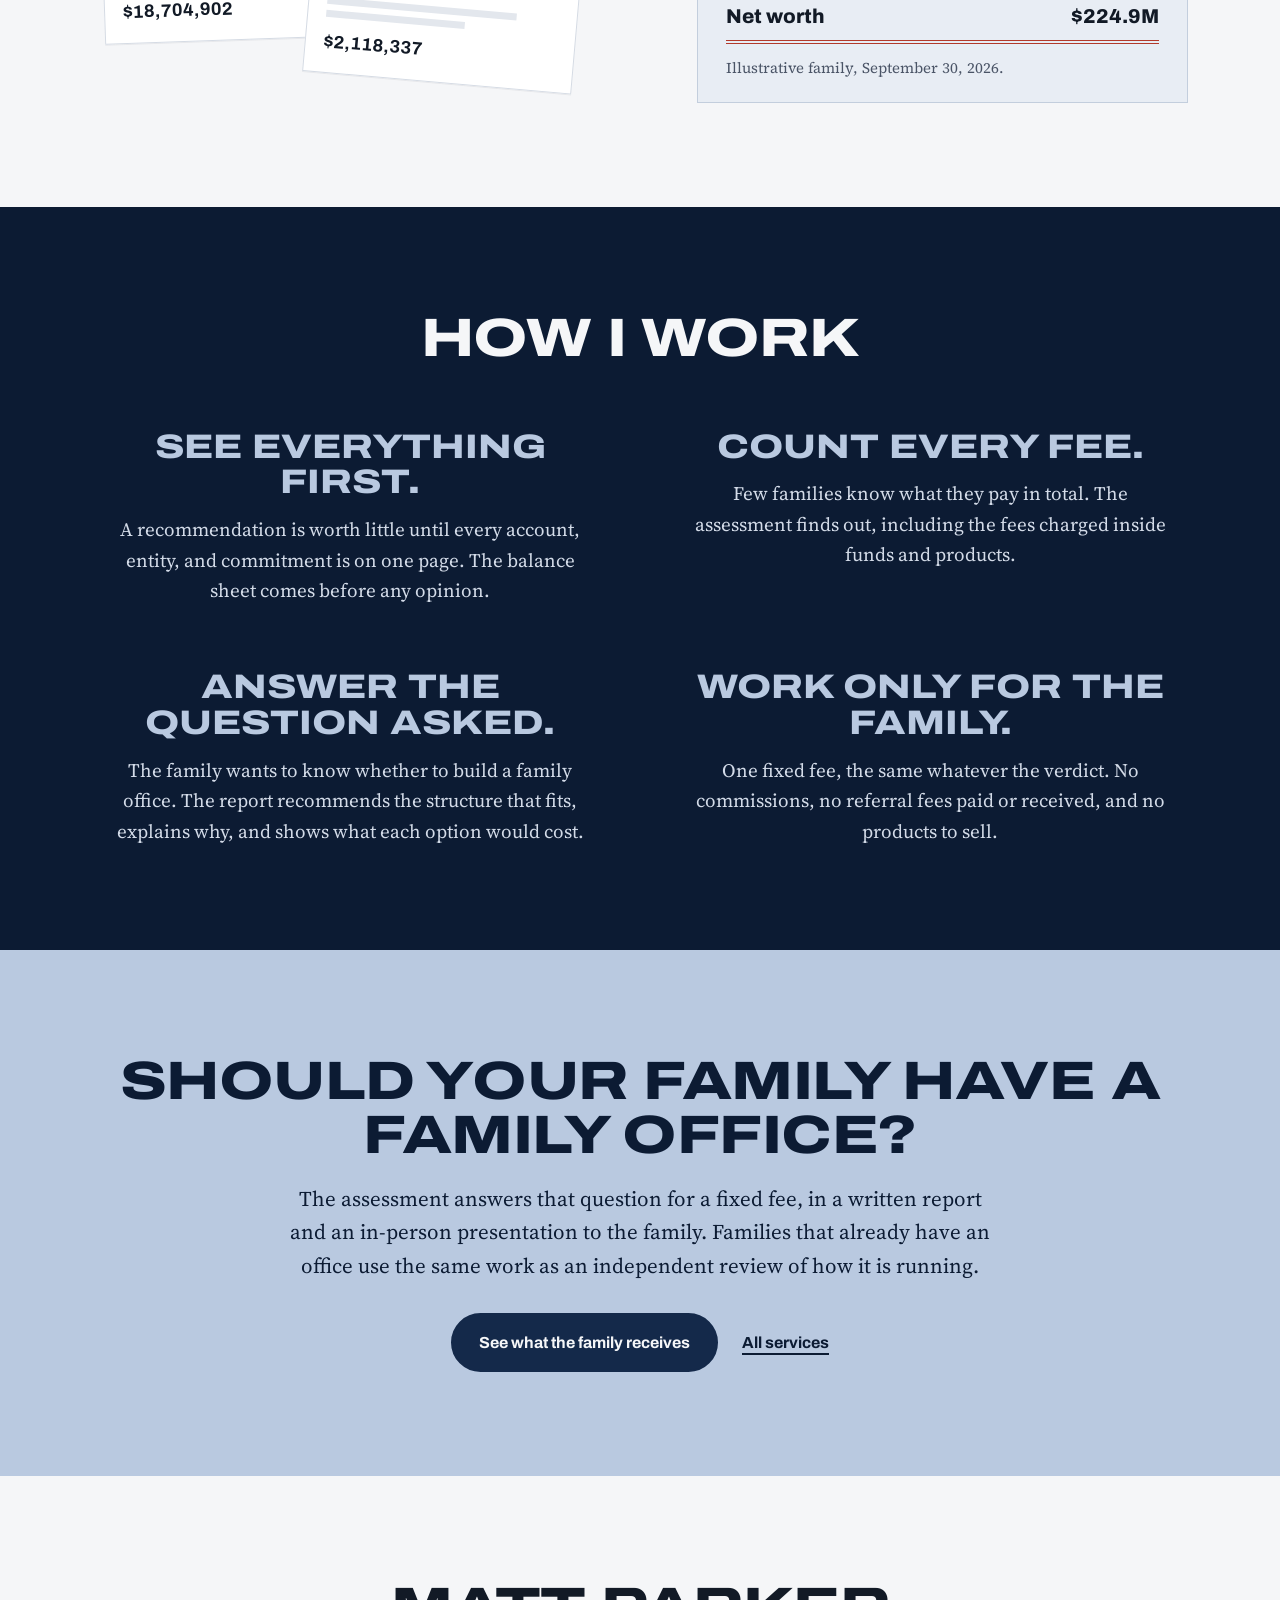
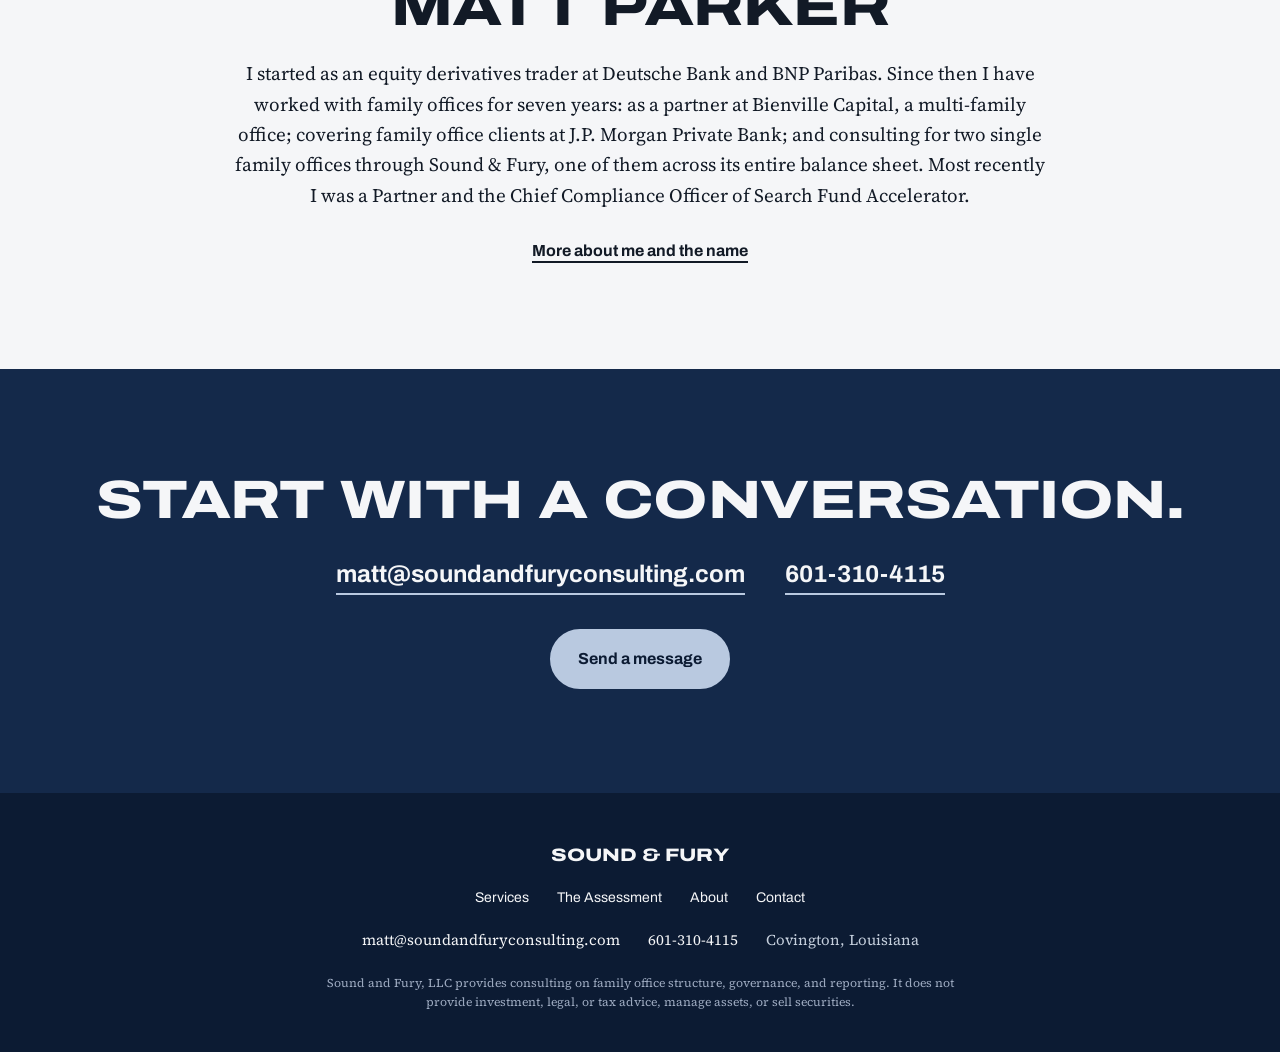
==== commit 6c2ff025: "Narrow Bienville description on homepage Co-Authored-By: Claude Opus 5.5 <noreply@anthropic.com> Cla" ====
--- a/index.html
+++ b/index.html
@@ -112,7 +112,7 @@
     <div class="wrap teaser">
       <h2 class="display">Matt Parker</h2>
       <div>
-        <p>I have spent my career on the investment side of wealth: trading derivatives at Deutsche Bank and BNP Paribas, building the family office business at Bienville Capital, covering family office clients at J.P. Morgan Private Bank, and consulting for two single family offices through Sound &amp; Fury, one of them across its entire balance sheet. Most recently I was a Partner and the Chief Compliance Officer of Search Fund Accelerator.</p>
+        <p>I started as an equity derivatives trader at Deutsche Bank and BNP Paribas. Since then I have worked with family offices for seven years: as a partner at Bienville Capital, a multi-family office; covering family office clients at J.P. Morgan Private Bank; and consulting for two single family offices through Sound &amp; Fury, one of them across its entire balance sheet. Most recently I was a Partner and the Chief Compliance Officer of Search Fund Accelerator.</p>
         <a class="textlink" href="about.html">More about me and the name</a>
       </div>
     </div>
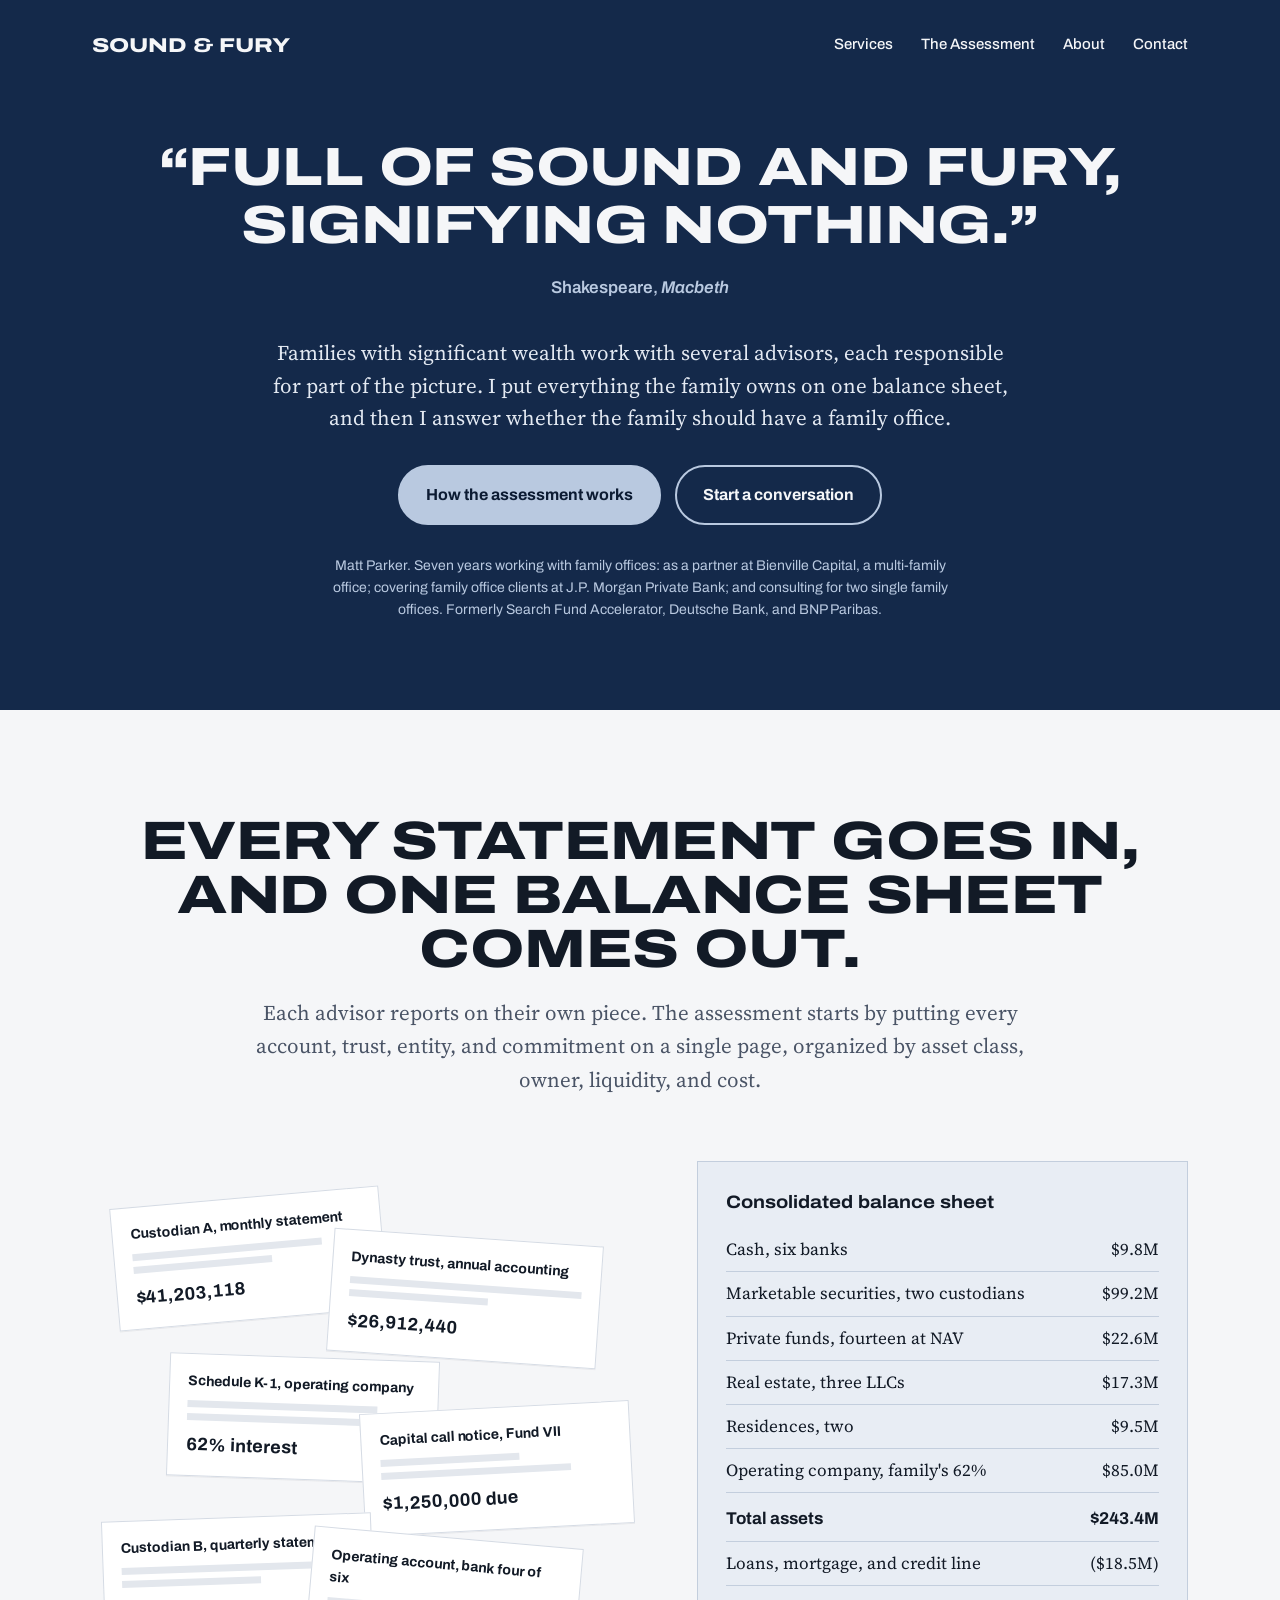
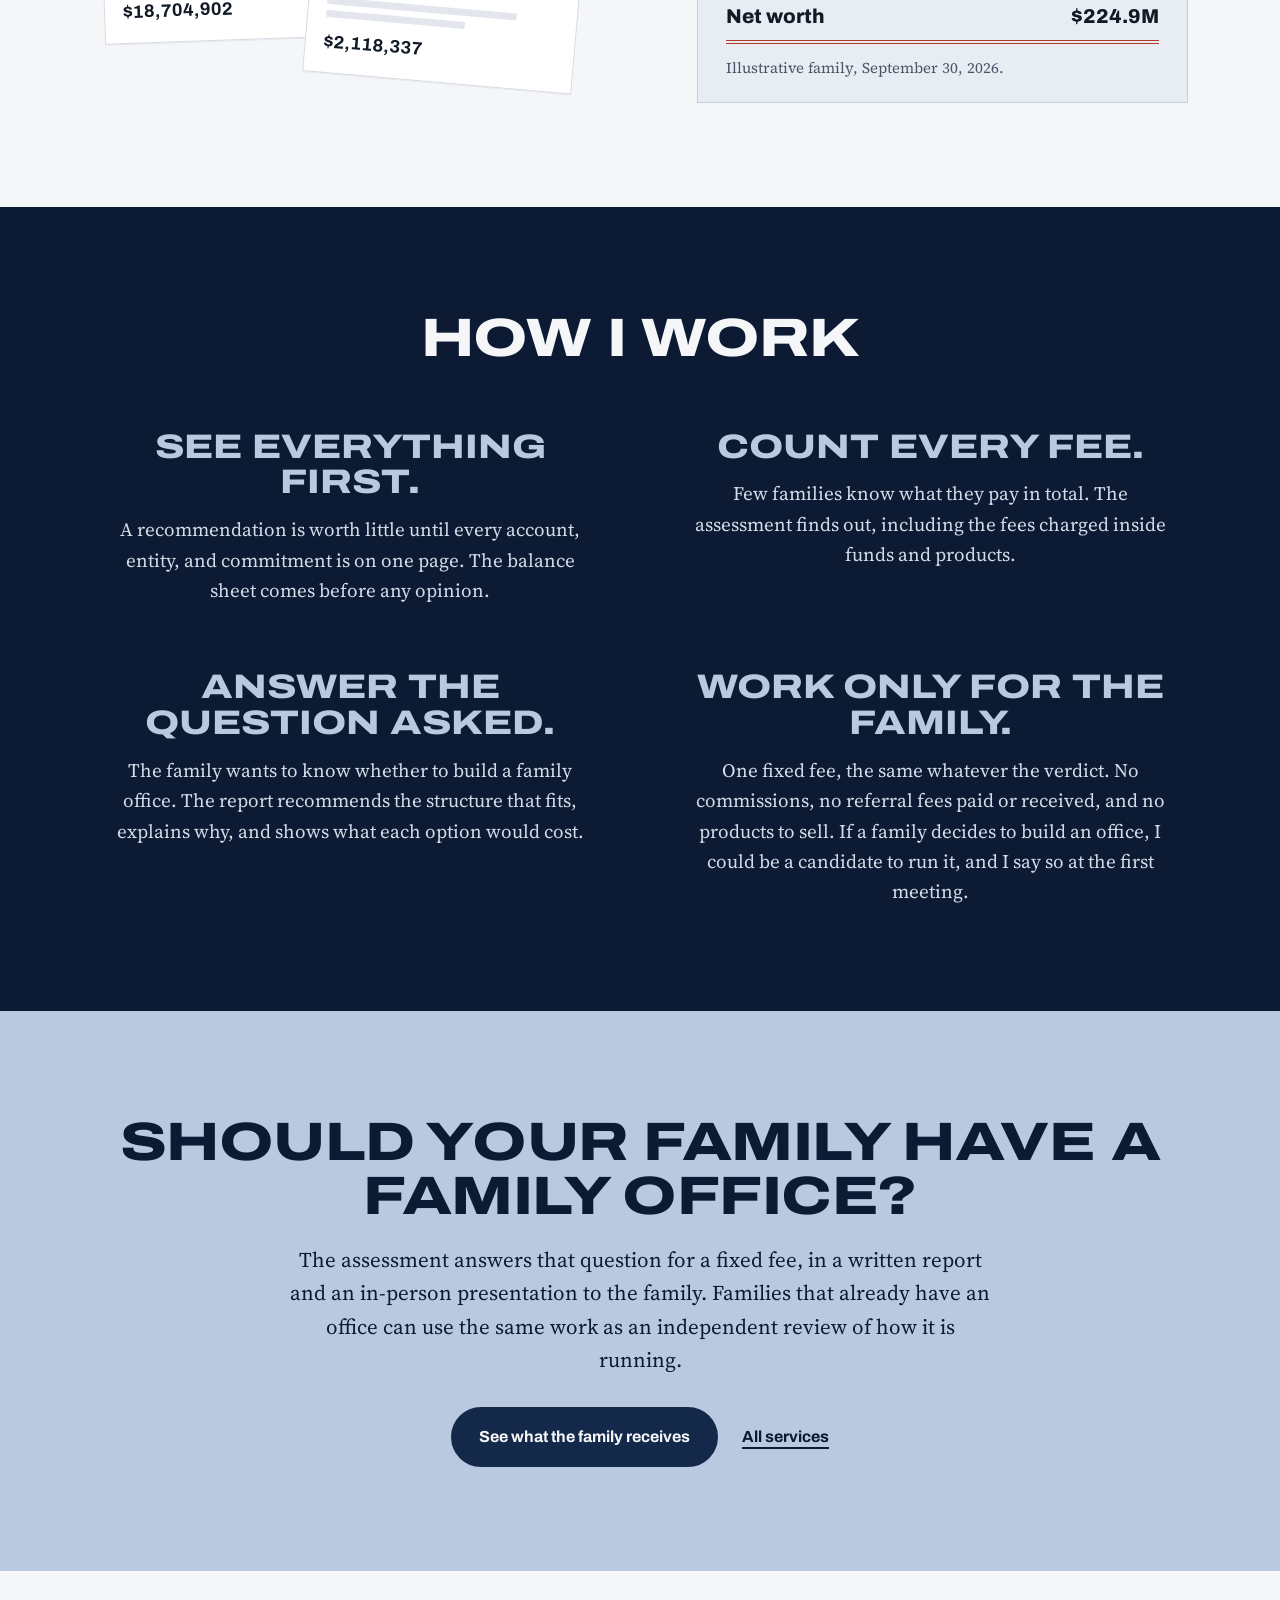
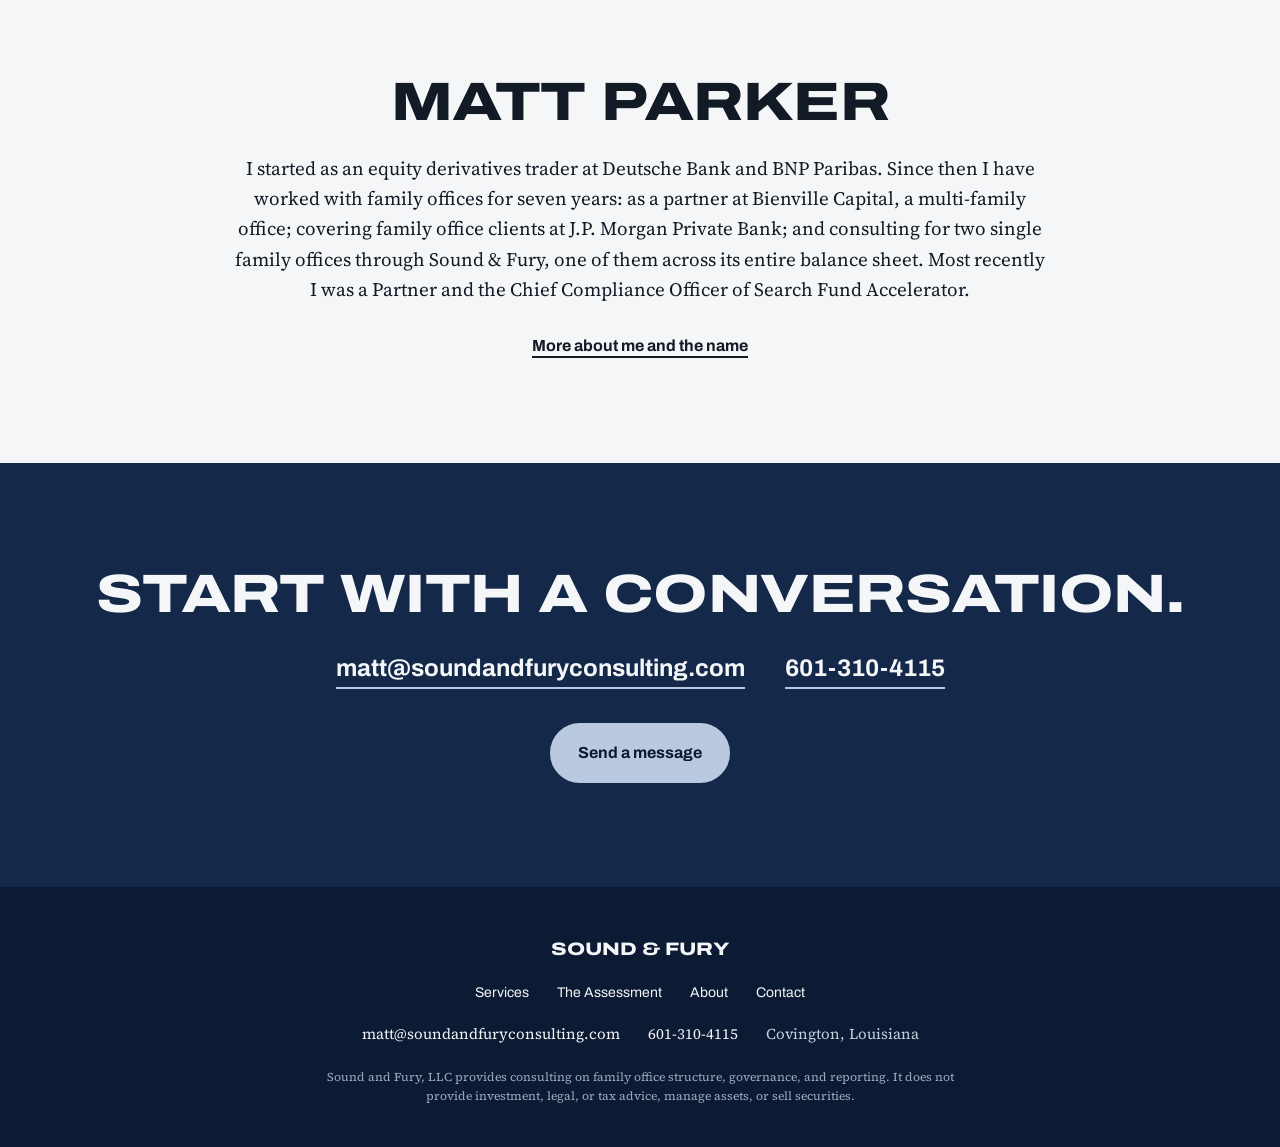
==== commit e6e1c2df: "Restore CIO disclosure, match shortfall text to the calendar, soften existing-office claim Co-Author" ====
--- a/index.html
+++ b/index.html
@@ -92,7 +92,7 @@
         </div>
         <div>
           <h3>Work only for the family.</h3>
-          <p>One fixed fee, the same whatever the verdict. No commissions, no referral fees paid or received, and no products to sell.</p>
+          <p>One fixed fee, the same whatever the verdict. No commissions, no referral fees paid or received, and no products to sell. If a family decides to build an office, I could be a candidate to run it, and I say so at the first meeting.</p>
         </div>
       </div>
     </div>
@@ -102,7 +102,7 @@
     <div class="wrap inner">
       <h2 class="display">Should your family have a family office?</h2>
       <div>
-        <p>The assessment answers that question for a fixed fee, in a written report and an in-person presentation to the family. Families that already have an office use the same work as an independent review of how it is running.</p>
+        <p>The assessment answers that question for a fixed fee, in a written report and an in-person presentation to the family. Families that already have an office can use the same work as an independent review of how it is running.</p>
         <a class="cta dark" href="assessment.html">See what the family receives</a> &nbsp; <a class="textlink" href="services.html" style="margin-left:12px">All services</a>
       </div>
     </div>
